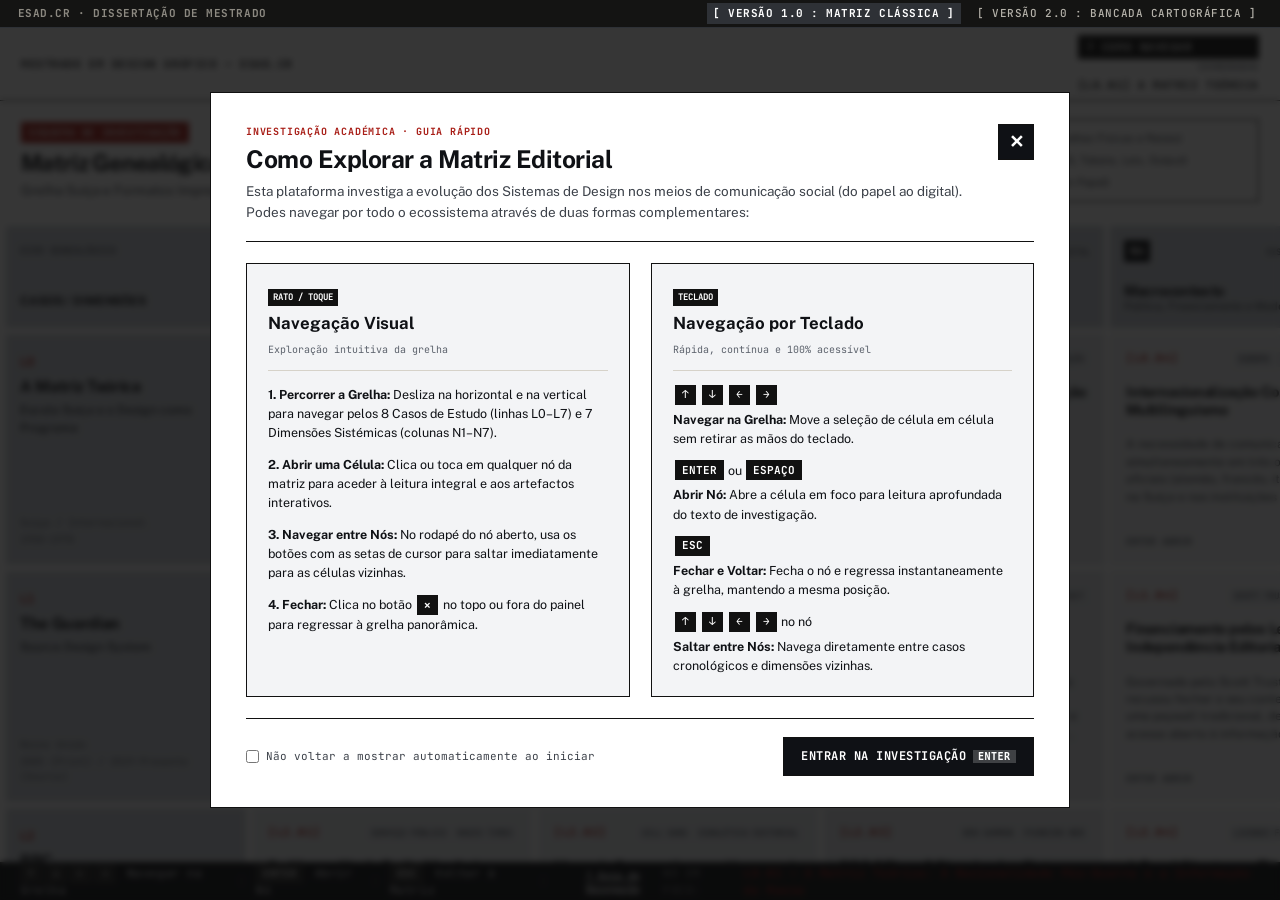
==== v1/index.html @ b0df6139 "v1 e v2, mais conteudo" ====
<!DOCTYPE html>
<html lang="pt-PT">
<head>
  <meta charset="UTF-8" />
  <meta name="viewport" content="width=device-width, initial-scale=1.0" />
  <title>Matriz Genealógica de Design Systems Editoriais</title>
  
  <!-- Tipografia Editorial: Source Serif 4, Newsreader, Public Sans, Inter & JetBrains Mono -->
  <link rel="preconnect" href="https://fonts.googleapis.com">
  <link rel="preconnect" href="https://fonts.gstatic.com" crossorigin>
  <link href="https://fonts.googleapis.com/css2?family=Inter:ital,opsz,wght@0,14..32,400..700;1,14..32,400..700&family=JetBrains+Mono:wght@400;500;700&family=Newsreader:ital,opsz,wght@0,6..72,400..700;1,6..72,400..700&family=Public+Sans:ital,wght@0,400..700;1,400..700&family=Source+Serif+4:ital,opsz,wght@0,8..60,400..700;1,8..60,400..700&display=swap" rel="stylesheet">
  
  <link rel="stylesheet" href="style.css" />
</head>
<body class="canvas-base">

  <!-- Comutador Global de Versão (Version Switcher) -->
  <nav class="version-switcher-bar" aria-label="Comutador Global de Versão">
    <div class="version-switcher-brand">ESAD.CR · DISSERTAÇÃO DE MESTRADO</div>
    <div class="version-switcher-nav">
      <a href="/v1/" class="version-btn is-active" aria-current="page">[ VERSÃO 1.0 : MATRIZ CLÁSSICA ]</a>
      <a href="/v2/" class="version-btn">[ VERSÃO 2.0 : BANCADA CARTOGRÁFICA ]</a>
    </div>
  </nav>

  <!-- Acessibilidade: Skip Link -->
  <a href="#main-matrix" class="skip-link">Saltar para a Matriz de Conteúdo</a>

  <!-- Cabeçalho Técnico Editorial Suíço -->
  <header class="swiss-header" role="banner">
    <div class="header-top-meta">
      <div class="meta-block">
        <span class="meta-val">MESTRADO EM DESIGN GRÁFICO — ESAD.CR</span>
      </div>
      <div class="meta-block text-right">
        <button id="btnOpenGuide" class="swiss-btn-help" aria-haspopup="dialog" aria-label="Abrir Guia de Utilização (Rato e Teclado)">? COMO NAVEGAR</button>
        <span class="meta-label">COORDENADAS</span>
        <span class="meta-val" id="active-coord-display">8 × 7 MATRIZ [L0–L7 : N1–N7]</span>
      </div>
    </div>

    <div class="header-main-title">
      <div class="title-col">
        <div class="badge-swiss">ESQUEMA DE INVESTIGAÇÃO</div>
        <h1 class="main-title">Matriz Genealógica &amp; Comparativa de Design Systems Editoriais</h1>
        <p class="main-subtitle">Grelha Suíça e Formatos Impressos &rarr; Engenharia de Tokens Multi-Marca + Diagnóstico Nacional</p>
      </div>
      <div class="header-legend-col">
        <div class="legend-box">
          <div class="legend-row">
            <span class="legend-swatch swatch-predigital"></span>
            <span class="legend-text"><strong>N1–N2:</strong> Fase Pré-Digital (Print, Grelhas Físicas e Raízes)</span>
          </div>
          <div class="legend-row">
            <span class="legend-swatch swatch-digital"></span>
            <span class="legend-text"><strong>N3–N7:</strong> Sistematização Digital (DS, Tokens, Leis, Output)</span>
          </div>
          <div class="legend-row">
            <span class="legend-swatch swatch-born-digital"></span>
            <span class="legend-text"><strong>L7:</strong> Nativo Digital (Pré-História sem Papel)</span>
          </div>
        </div>
      </div>
    </div>

    <!-- Indicador de Grelha Tátil Mobile -->
    <div class="mobile-grid-hint" aria-hidden="true">
      <span class="hint-icon">↔</span>
      <span class="hint-text">Grelha editorial tátil — desliza para navegar pelos casos e dimensões</span>
    </div>
  </header>

  <!-- PLANO 1: Matriz Panorâmica -->
  <main id="main-matrix" class="matrix-viewport" role="main" aria-label="Matriz Genealógica de Design Systems">
    <div class="matrix-scroll-container" id="matrixScrollContainer">
      <div class="swiss-matrix-table" id="matrixTable" role="grid" aria-readonly="true">
        <!-- Renderizado dinamicamente via JS -->
      </div>

      <!-- Linha Institucional Académica no Fim da Tabela -->
      <aside class="academic-credit-row" role="note" aria-label="Créditos Académicos">
        <div class="academic-credit-text">
          Mauro Negrão Mangas @ ESAD.CR — ULO — Professor Fernando Oliveira
        </div>
      </aside>
    </div>
  </main>

  <!-- PLANO 2: View de Leitura Profunda (Plano de Nó) -->
  <div id="nodeDetailView" class="node-detail-overlay" role="dialog" aria-modal="true" aria-hidden="true" aria-labelledby="detailNodeTitle">
    <div class="node-detail-panel">
      
      <!-- Barra Técnica Superior -->
      <div class="detail-top-bar">
        <div class="detail-breadcrumbs">
          <div class="breadcrumb-line-1">
            <span class="detail-coord-badge" id="detailCoordBadge">[L0.N1]</span>
            <span class="detail-separator">/</span>
            <span class="detail-entity-name" id="detailEntityName">A Matriz Teórica</span>
            <span class="detail-vs-token">vs</span>
            <span class="detail-col-name" id="detailColName">Raiz Impressa</span>
          </div>
          <div class="breadcrumb-line-2" id="detailBreadcrumbSub">
            Suiça / Internacional, (1950-1970) / Fase Pré-Digital
          </div>
        </div>
        
        <div class="detail-actions">
          <span class="detail-hint-esc">ESC PARA FECHAR</span>
          <button id="closeDetailBtn" class="swiss-btn-close" aria-label="Fechar Detalhe do Nó (Escape)">
            <span aria-hidden="true">✕</span>
          </button>
        </div>
      </div>

      <!-- Corpo do Detalhe -->
      <div class="detail-scroll-area" tabindex="0">
        
        <!-- Cabeçalho do Nó -->
        <header class="detail-content-header">
          <div class="detail-tags-row" id="detailTagsRow">
            <!-- Tags aqui -->
          </div>
          <h2 id="detailNodeTitle" class="detail-title">Título do Nó</h2>
          <div class="detail-system-subtitle" id="detailSystemSubtitle">
            Sistema / Caso de Estudo: Nome do Sistema
          </div>
        </header>

        <!-- Layout em Duas Colunas: Texto Editorial + (se N7) Componente-Testemunha -->
        <div class="detail-body-grid" id="detailBodyGrid">
          <section class="detail-text-col" id="detailTextCol" aria-label="Texto de Investigação">
            <h3 class="technical-label">O QUÊ</h3>
            <div class="editorial-prose" id="detailProseContent">
              <!-- Conteúdo textual completo -->
            </div>
            
            <!-- Conexões Genealógicas se existirem para este nó -->
            <div id="detailCrossReferences" class="detail-cross-references">
              <!-- Relações genealógicas -->
            </div>
          </section>

          <!-- Coluna Lateral: Metadados Técnicos ou Componente-Testemunha (quando N7) -->
          <aside class="detail-witness-col" id="detailWitnessCol" aria-label="Artefacto ou Especificação Técnica">
            <!-- Renderizado dinamicamente para N7 ou Painel de Metadados nos Nós 1-6 -->
          </aside>
        </div>

      </div>

      <!-- Barra de Navegação Entre Nós Adjacentes (Esquema Teclas Cursor do Teclado) -->
      <nav class="detail-nav-footer" aria-label="Navegação entre nós adjacentes">
        <div class="cursor-schema-header">
          <span class="cursor-schema-title">NAVEGAÇÃO ADJACENTE (CURSOR OU TECLADO)</span>
          <span class="cursor-schema-hint">Usa as setas do cursor no teclado ou clica nos botões abaixo para avançar para a célula vizinha:</span>
        </div>

        <!-- Esquema Inverted-T do Teclado -->
        <div class="cursor-keyboard-cluster" role="group" aria-label="Esquema Teclas Cursor">
          <!-- Linha Superior: Tecla Cima (Caso Anterior) -->
          <div class="cluster-row cluster-row-top">
            <button id="btnUpNode" class="key-arrow-btn key-up" aria-label="Caso Anterior (Seta Cima)">
              <kbd class="key-cap">↑</kbd>
              <div class="key-label-block">
                <span class="key-dir-tag">CASO ANTERIOR (CIMA)</span>
                <span class="key-dest-text" id="upNodeName">L0 · A Matriz Teórica</span>
              </div>
            </button>
          </div>

          <!-- Linha Inferior: Teclas Esquerda, Baixo, Direita -->
          <div class="cluster-row cluster-row-bottom">
            <button id="btnPrevNode" class="key-arrow-btn key-left" aria-label="Fase Anterior (Seta Esquerda)">
              <kbd class="key-cap">←</kbd>
              <div class="key-label-block">
                <span class="key-dir-tag">FASE ANTERIOR (ESQ)</span>
                <span class="key-dest-text" id="prevNodeName">N1 · Raiz Impressa</span>
              </div>
            </button>

            <button id="btnDownNode" class="key-arrow-btn key-down" aria-label="Caso Seguinte (Seta Baixo)">
              <kbd class="key-cap">↓</kbd>
              <div class="key-label-block">
                <span class="key-dir-tag">CASO SEGUINTE (BAIXO)</span>
                <span class="key-dest-text" id="downNodeName">L2 · BBC GEL</span>
              </div>
            </button>

            <button id="btnNextNode" class="key-arrow-btn key-right" aria-label="Fase Seguinte (Seta Direita)">
              <kbd class="key-cap">→</kbd>
              <div class="key-label-block">
                <span class="key-dir-tag">FASE SEGUINTE (DIR)</span>
                <span class="key-dest-text" id="nextNodeName">N3 · Sistemas Vivos</span>
              </div>
            </button>
          </div>
        </div>
      </nav>

    </div>
  </div>

  <!-- Barra de Estado Fixa no Rodapé (Atalhos e Status da Matriz em Desktop) -->
  <footer class="swiss-status-bar" role="contentinfo">
    <div class="status-shortcuts">
      <span class="shortcut-item"><kbd>↑</kbd><kbd>↓</kbd><kbd>←</kbd><kbd>→</kbd> Navegar na Grelha</span>
      <span class="shortcut-divider">|</span>
      <span class="shortcut-item"><kbd>ENTER</kbd> Abrir Nó</span>
      <span class="shortcut-divider">|</span>
      <span class="shortcut-item"><kbd>ESC</kbd> Voltar à Matriz</span>
      <span class="shortcut-divider">|</span>
      <button id="btnStatusBarGuide" class="status-guide-link">? Guia de Navegação</button>
    </div>
    <div class="status-focus-info">
      <span class="focus-label">NÓ EM FOCO:</span>
      <span class="focus-val" id="statusBarFocusCoord">L0.N1 — A Matriz Teórica</span>
    </div>
  </footer>

  <!-- Modal de Boas-Vindas & Instruções de Utilização (Rato e Teclado) -->
  <div id="welcomeModal" class="guide-modal-overlay" role="dialog" aria-modal="true" aria-labelledby="guideModalTitle" aria-hidden="true">
    <div class="guide-modal-panel">
      
      <header class="guide-modal-header">
        <div class="guide-badge">INVESTIGAÇÃO ACADÉMICA · GUIA RÁPIDO</div>
        <h2 id="guideModalTitle" class="guide-title">Como Explorar a Matriz Editorial</h2>
        <p class="guide-intro">
          Esta plataforma investiga a evolução dos Sistemas de Design nos meios de comunicação social (do papel ao digital). Podes navegar por todo o ecossistema através de duas formas complementares:
        </p>
        <button id="btnCloseGuideModal" class="swiss-btn-close" aria-label="Fechar Guia (Escape)">✕</button>
      </header>

      <div class="guide-methods-grid">
        
        <!-- Método 1: Rato / Toque -->
        <div class="guide-method-card">
          <div class="method-header">
            <span class="method-icon-badge">RATO / TOQUE</span>
            <h3 class="method-title">Navegação Visual</h3>
            <span class="method-subtitle">Exploração intuitiva da grelha</span>
          </div>
          <ul class="method-steps">
            <li>
              <strong>1. Percorrer a Grelha:</strong> Desliza na horizontal e na vertical para navegar pelos 8 Casos de Estudo (linhas L0–L7) e 7 Dimensões Sistémicas (colunas N1–N7).
            </li>
            <li>
              <strong>2. Abrir uma Célula:</strong> Clica ou toca em qualquer nó da matriz para aceder à leitura integral e aos artefactos interativos.
            </li>
            <li>
              <strong>3. Navegar entre Nós:</strong> No rodapé do nó aberto, usa os botões com as setas de cursor para saltar imediatamente para as células vizinhas.
            </li>
            <li>
              <strong>4. Fechar:</strong> Clica no botão <kbd>✕</kbd> no topo ou fora do painel para regressar à grelha panorâmica.
            </li>
          </ul>
        </div>

        <!-- Método 2: Teclado -->
        <div class="guide-method-card">
          <div class="method-header">
            <span class="method-icon-badge">TECLADO</span>
            <h3 class="method-title">Navegação por Teclado</h3>
            <span class="method-subtitle">Rápida, contínua e 100% acessível</span>
          </div>
          <ul class="method-steps">
            <li>
              <div class="step-keycap-group"><kbd>↑</kbd> <kbd>↓</kbd> <kbd>←</kbd> <kbd>→</kbd></div>
              <div><strong>Navegar na Grelha:</strong> Move a seleção de célula em célula sem retirar as mãos do teclado.</div>
            </li>
            <li>
              <div class="step-keycap-group"><kbd>ENTER</kbd> ou <kbd>ESPAÇO</kbd></div>
              <div><strong>Abrir Nó:</strong> Abre a célula em foco para leitura aprofundada do texto de investigação.</div>
            </li>
            <li>
              <div class="step-keycap-group"><kbd>ESC</kbd></div>
              <div><strong>Fechar e Voltar:</strong> Fecha o nó e regressa instantaneamente à grelha, mantendo a mesma posição.</div>
            </li>
            <li>
              <div class="step-keycap-group"><kbd>↑</kbd> <kbd>↓</kbd> <kbd>←</kbd> <kbd>→</kbd> no nó</div>
              <div><strong>Saltar entre Nós:</strong> Navega diretamente entre casos cronológicos e dimensões vizinhas.</div>
            </li>
          </ul>
        </div>

      </div>

      <footer class="guide-modal-footer">
        <label class="guide-checkbox-wrap">
          <input type="checkbox" id="chkDoNotShowGuideAgain" />
          <span>Não voltar a mostrar automaticamente ao iniciar</span>
        </label>
        <button id="btnStartExploring" class="guide-btn-action">
          ENTRAR NA INVESTIGAÇÃO <kbd class="kbd-inline">ENTER</kbd>
        </button>
      </footer>

    </div>
  </div>

  <script src="../shared/data.js"></script>
  <script src="main.js"></script>
</body>
</html>
---- v1/style.css ----
/* ==========================================================================
   ESTILO TIPOGRÁFICO INTERNACIONAL (GRELHA SUÍÇA AUTÊNTICA)
   Design Systems Editoriais — Investigação Académica
   Base Branco Puro, Grelha com Espaço Negativo (Gutter) e Separações Hairline
   WCAG 2.2 AA / AAA Compliant
   ========================================================================== */

:root {
  /* ==========================================================================
     CINZA FRIO NEUTRO (SUÍÇO MODERNO & ARQUITETÓNICO)
     Elimina a saturação artificial quente do "AI slop"
     WCAG 2.2 AA / AAA Compliant
     ========================================================================== */
  --canvas-bg: #FFFFFF;                /* Gutter branco puro da grelha */
  --grid-gap-bg: #FFFFFF;              /* Gutter branco entre células */

  --surface-cell: #F3F4F6;             /* Cinza frio neutro para células digitais */
  --surface-predigital: #E9ECEF;       /* Cinza frio ligeiramente mais denso para pré-digital */
  --surface-header: #CED3DA;           /* Cabeçalhos fixos da coluna da esquerda e linha do topo (10% mais escuro) */
  --surface-header-predigital: #C4CAD3; /* Pré-digital no cabeçalho 10% mais escuro */
  --surface-hover: #E4E7EB;            /* Hover sutil frio */
  --surface-selected: #FFFFFF;         /* Célula selecionada destacada a branco puro */
  --surface-active: #FFFFFF;           /* Painel de leitura profunda */
  --surface-paper-elevated: #E5E8EC;   /* Caixas elevadas e explicadores */
  
  --ink-primary: #0F1115;              /* Preto técnico profundo (rácio 16.2:1 AAA sobre #F3F4F6) */
  --ink-secondary: #3D424A;            /* Texto secundário frio (rácio 7.8:1 AAA) */
  --ink-muted: #5C626C;                /* Metadados e números tabulares (rácio 5.2:1 AA) */
  --ink-inverted: #F8F9FA;             /* Branco técnico para fundos escuros */
  
  --border-hairline: transparent;      /* Sem linhas entre células: o gutter branco separa */
  --border-hairline-dark: #2B2F36;
  --border-solid: #0F1115;             /* Linhas principais estruturais */

  /* Pilares Editoriais */
  --editorial-news: #A81E17;           /* Carmim seco */
  --editorial-opinion: #8F4700;        /* Âmbar escuro */
  --editorial-economy: #0F4C5C;        /* Azul petróleo */
  --editorial-culture: #5E2B52;        /* Beringela editorial */

  /* Acento Técnico Suíço */
  --swiss-red: #A81E17;

  /* ==========================================================================
     DIREÇÃO TIPOGRÁFICA C (O NOVO RIGOR EUROPEU)
     ========================================================================== */
  --font-serif-headline: 'GT Sectra', 'Source Serif 4', 'Newsreader', 'Times New Roman', serif;
  --font-sans-ui: 'Söhne', 'Public Sans', 'Inter', -apple-system, sans-serif;
  --font-mono-tech: 'JetBrains Mono', 'Courier New', monospace;

  /* Aliases de Tipografia */
  --font-display: var(--font-sans-ui);
  --font-body: var(--font-sans-ui);
  --font-serif: var(--font-serif-headline);
  --font-mono: var(--font-mono-tech);

  /* Transição mecânica sóbria */
  --transition-swiss: 180ms cubic-bezier(0.22, 1, 0.36, 1);
  --reading-scale: 1;
}

/* Modo Grafite Noturno (Dark Mode Frio) */
body.theme-dark {
  --canvas-bg: #0B0D0E;
  --grid-gap-bg: #0B0D0E;
  --surface-cell: #13161A;
  --surface-header: #191D22;
  --surface-predigital: #16191D;
  --surface-paper-elevated: #1F242A;
  --surface-hover: #232830;
  --surface-selected: #1F242A;
  --surface-active: #13161A;
  
  --ink-primary: #F0F2F5;
  --ink-secondary: #B0B5BD;
  --ink-muted: #808792;
  
  --border-hairline: transparent;
  --border-solid: #F0F2F5;
}

/* ==========================================================================
   RESET RIGOROSO & BASE
   ========================================================================== */
*, *::before, *::after {
  box-sizing: border-box;
  margin: 0;
  padding: 0;
  border-radius: 0 !important; /* Sem cantos arredondados */
  box-shadow: none !important; /* Sem sombras artificiais */
}

html, body {
  width: 100%;
  height: 100%;
  background-color: var(--canvas-bg);
  color: var(--ink-primary);
  font-family: var(--font-body);
  font-size: calc(14px * var(--reading-scale));
  line-height: 1.5;
  -webkit-font-smoothing: antialiased;
  -moz-osx-font-smoothing: grayscale;
}

/* ==========================================================================
   COMUTADOR GLOBAL DE VERSÃO (28px TECHNICAL TOP BAR)
   ========================================================================== */
.version-switcher-bar {
  height: 28px;
  background-color: #141413;
  color: #F7F5F0;
  display: flex;
  justify-content: space-between;
  align-items: center;
  padding: 0 1.25rem;
  border-bottom: 1px solid #2E3136;
  font-family: var(--font-mono);
  font-size: 11px;
  position: sticky;
  top: 0;
  z-index: 10000;
  letter-spacing: 0.05em;
}

.version-switcher-brand {
  font-weight: 700;
  color: #8C8981;
  text-transform: uppercase;
}

.version-switcher-nav {
  display: flex;
  gap: 0.75rem;
}

.version-btn {
  color: #B5B2AA;
  text-decoration: none;
  font-weight: 500;
  padding: 2px 6px;
  transition: all var(--transition-swiss);
}

.version-btn:hover {
  color: #FFFFFF;
}

.version-btn.is-active {
  color: #FFFFFF;
  background-color: #2E3136;
  font-weight: 700;
}

/* Regra Estrita de Números Tabulares (Sem saltos visuais em datas e tabelas) */
time,
.node-meta-time,
.obs-meta-time,
.guardian-meta,
.detail-coord-badge,
.node-cell-coord,
.scale-val,
.row-meta-bottom,
.academic-credit-text,
.type-scale-badge,
.ft-contrast-badge,
.header-top-meta,
.status-shortcuts,
.swiss-status-bar {
  font-variant-numeric: tabular-nums lining-nums;
  -moz-font-feature-settings: "tnum" 1, "lnum" 1;
  -webkit-font-feature-settings: "tnum" 1, "lnum" 1;
  font-feature-settings: "tnum" 1, "lnum" 1;
}

body.canvas-base {
  display: flex;
  flex-direction: column;
  overflow: hidden; /* Scroll gerido dentro das views */
}

/* Acessibilidade: Skip Link */
.skip-link {
  position: absolute;
  top: -100px;
  left: 1rem;
  background: var(--swiss-red);
  color: #fff;
  padding: 0.75rem 1.5rem;
  font-family: var(--font-mono);
  font-size: 12px;
  font-weight: 700;
  z-index: 99999;
  text-decoration: none;
  border: 1px solid #000;
}
.skip-link:focus {
  top: 1rem;
}

/* ==========================================================================
   CABEÇALHO TÉCNICO EDITORIAL SUÍÇO
   ========================================================================== */
.swiss-header {
  flex-shrink: 0;
  background-color: var(--canvas-bg);
  border-bottom: 2px solid var(--grid-border-color);
  z-index: 100;
}

.header-top-meta {
  display: flex;
  justify-content: space-between;
  align-items: center;
  border-bottom: 1px solid #111111;
  padding: 0.5rem 1.5rem;
  font-family: var(--font-mono);
  font-size: 11px;
  letter-spacing: 0.05em;
  background-color: #FFFFFF;
}

.meta-block {
  display: flex;
  flex-direction: column;
  gap: 2px;
}

.meta-label {
  color: var(--ink-muted);
  font-weight: 500;
  font-size: 9px;
  text-transform: uppercase;
}

.meta-val {
  color: var(--ink-primary);
  font-weight: 700;
  letter-spacing: 0.05em;
}

.text-right {
  text-align: right;
}

.header-main-title {
  display: grid;
  grid-template-columns: 2fr 1fr;
  padding: 1.25rem 1.5rem;
  align-items: center;
  gap: 2rem;
  background-color: #FFFFFF;
}

.badge-swiss {
  display: inline-block;
  background-color: var(--swiss-red);
  color: #FFFFFF;
  font-family: var(--font-mono);
  font-size: 10px;
  font-weight: 700;
  padding: 3px 8px;
  letter-spacing: 0.06em;
  text-transform: uppercase;
  margin-bottom: 0.5rem;
}

.main-title {
  font-family: var(--font-display);
  font-size: 1.65rem;
  font-weight: 700;
  letter-spacing: -0.03em;
  line-height: 1.15;
  color: var(--ink-primary);
  margin-bottom: 0.35rem;
}

.main-subtitle {
  font-size: 0.95rem;
  color: var(--ink-secondary);
  line-height: 1.4;
  max-width: 900px;
}

.legend-box {
  background-color: #FFFFFF;
  border: 1px solid #111111;
  padding: 0.75rem 1rem;
  display: flex;
  flex-direction: column;
  gap: 0.4rem;
  font-size: 11px;
}

.legend-row {
  display: flex;
  align-items: center;
  gap: 0.6rem;
}

.legend-swatch {
  width: 14px;
  height: 14px;
  border: 1px solid #111;
  flex-shrink: 0;
}

.swatch-predigital {
  background-color: var(--surface-predigital);
}

.swatch-digital {
  background-color: var(--surface-cell);
}

.swatch-born-digital {
  background: repeating-linear-gradient(
    45deg,
    #F3F4F6,
    #F3F4F6 4px,
    #E2E5EA 4px,
    #E2E5EA 8px
  );
}

.legend-text {
  color: var(--ink-secondary);
}

/* ==========================================================================
   PLANO 1: A MATRIZ PANORÂMICA (GRELHA SUÍÇA POR ESPAÇO NEGATIVO)
   ========================================================================== */
.matrix-viewport {
  flex: 1;
  position: relative;
  overflow: hidden;
  display: flex;
  flex-direction: column;
}

.matrix-scroll-container {
  flex: 1;
  overflow: auto;
  position: relative;
  scroll-behavior: smooth;
  background-color: var(--canvas-bg);
}

/* A tabela é montada sobre o fundo cinzento do gap (--grid-gap-bg = #EAEAE6),
   criando as divisórias unicamente pelo gutter e espaço negativo */
/* Grelha Suíça com Gutter Branco Puro (Espaço Negativo Arquitetónico) */
.swiss-matrix-table {
  display: grid;
  grid-template-columns: 240px repeat(7, minmax(280px, 1fr));
  gap: 6px; /* Gutter branco generoso e limpo que separa as células sem linhas artificiais */
  background-color: var(--grid-gap-bg);
  min-width: 2200px;
  padding: 6px;
  border-bottom: 2px solid var(--border-solid);
}

/* Canto Superior Esquerdo */
.matrix-corner-cell {
  background-color: var(--surface-header);
  position: sticky;
  top: 6px;
  left: 6px;
  z-index: 60;
  padding: 1.25rem 1rem;
  display: flex;
  flex-direction: column;
  justify-content: space-between;
}

.corner-label {
  font-family: var(--font-mono);
  font-size: 10px;
  color: var(--ink-muted);
  text-transform: uppercase;
  font-weight: 700;
}

.corner-caption {
  font-size: 12px;
  font-weight: 700;
  letter-spacing: -0.01em;
}

/* Cabeçalhos de Coluna (Fixos no Topo com gutter branco) */
.matrix-col-header {
  position: sticky;
  top: 6px;
  z-index: 50;
  padding: 1rem;
  display: flex;
  flex-direction: column;
  justify-content: space-between;
  gap: 0.4rem;
  background-color: var(--surface-header);
}

.matrix-col-header.col-predigital {
  background-color: var(--surface-header-predigital);
}

.matrix-col-header.col-digital {
  background-color: var(--surface-header);
}

.col-header-top {
  display: flex;
  justify-content: space-between;
  align-items: baseline;
}

.col-id-badge {
  font-family: var(--font-mono);
  font-size: 12px;
  font-weight: 700;
  background-color: var(--ink-primary);
  color: #FFF;
  padding: 2px 6px;
}

.col-phase-badge {
  font-family: var(--font-mono);
  font-size: 9px;
  font-weight: 700;
  text-transform: uppercase;
  color: var(--ink-muted);
}

.col-name {
  font-family: var(--font-display);
  font-size: 1.05rem;
  font-weight: 700;
  letter-spacing: -0.02em;
  line-height: 1.2;
}

.col-sub {
  font-size: 11px;
  color: var(--ink-secondary);
  line-height: 1.3;
}

/* Cabeçalhos de Linha (Fixos à Esquerda com gutter branco) */
.matrix-row-header {
  position: sticky;
  left: 6px;
  z-index: 40;
  background-color: var(--surface-header);
  padding: 1.25rem 1rem;
  display: flex;
  flex-direction: column;
  justify-content: space-between;
}

.row-id-badge {
  font-family: var(--font-mono);
  font-size: 12px;
  font-weight: 700;
  color: var(--editorial-news);
}

.row-entity-title {
  font-family: var(--font-display);
  font-size: 1.15rem;
  font-weight: 700;
  letter-spacing: -0.02em;
  line-height: 1.2;
  margin: 0.35rem 0;
}

.row-system-name {
  font-size: 12px;
  font-weight: 600;
  color: var(--ink-secondary);
}

.row-meta-bottom {
  margin-top: 1rem;
  font-family: var(--font-mono);
  font-size: 10px;
  color: var(--ink-muted);
  display: flex;
  flex-direction: column;
  gap: 2px;
}

/* ==========================================================================
   CÉLULA DA MATRIZ (NÓ NO PLANO 1 - SEM LINHAS DE CONTORNO)
   ========================================================================== */
.matrix-node-cell {
  padding: 1.15rem;
  min-height: 220px;
  display: flex;
  flex-direction: column;
  justify-content: space-between;
  cursor: pointer;
  outline: none;
  position: relative;
  border: none !important; /* Sem linhas de contorno */
  transition: background-color var(--transition-swiss);
}

/* Diferenciação em Cinza Frio entre Fase Pré-Digital e Digital */
.matrix-node-cell.cell-predigital {
  background-color: var(--surface-predigital); /* Cinza frio pré-digital */
}

.matrix-node-cell.cell-digital {
  background-color: var(--surface-cell); /* Cinza frio neutro */
}

/* Textura diagonal para pré-história / silos analógicos multi-marca (L5 N1 e N2) */
.matrix-node-cell.cell-hatched {
  background: repeating-linear-gradient(
    45deg,
    #E9ECEF,
    #E9ECEF 5px,
    #DEE2E6 5px,
    #DEE2E6 10px
  );
}

/* Linhas diagonais suíças a 45º para Nativo Digital sem papel (L7 N1 e N2) */
.matrix-node-cell.cell-born-digital {
  background: repeating-linear-gradient(
    45deg,
    #F3F4F6,
    #F3F4F6 5px,
    #E2E5EA 5px,
    #E2E5EA 10px
  );
}

.born-digital-badge {
  font-family: var(--font-mono);
  font-size: 8.5px;
  font-weight: 700;
  letter-spacing: 0.05em;
  background-color: #111111;
  color: #FFFFFF;
  padding: 2px 5px;
  display: inline-block;
  margin-bottom: 0.5rem;
  text-transform: uppercase;
}

/* Hover na célula */
.matrix-node-cell:hover {
  background-color: var(--surface-hover);
}

/* Célula selecionada (por teclado ou clique) */
.matrix-node-cell.is-selected {
  background-color: #FFFFFF;
  box-shadow: inset 0 0 0 2px var(--swiss-red) !important;
  z-index: 10;
}

/* Barra vermelha superior de ativação suíça */
.matrix-node-cell.is-selected::before {
  content: '';
  position: absolute;
  top: 0;
  left: 0;
  right: 0;
  height: 4px;
  background-color: var(--swiss-red);
}

/* Foco de acessibilidade WCAG 2.2 */
.matrix-node-cell:focus-visible {
  outline: 3px solid var(--swiss-red);
  outline-offset: -3px;
  z-index: 20;
}

.node-cell-top {
  display: flex;
  justify-content: space-between;
  align-items: baseline;
  margin-bottom: 0.65rem;
}

.node-cell-coord {
  font-family: var(--font-mono);
  font-size: 11px;
  font-weight: 700;
  color: var(--swiss-red);
  letter-spacing: 0.05em;
}

.node-cell-tags {
  display: flex;
  flex-wrap: wrap;
  gap: 3px;
  justify-content: flex-end;
}

.node-mini-tag {
  font-family: var(--font-mono);
  font-size: 9px;
  background-color: #E2E5EA;
  color: var(--ink-secondary);
  padding: 1px 4px;
  text-transform: uppercase;
}

.node-cell-title {
  font-family: var(--font-display);
  font-size: 1.05rem;
  font-weight: 700;
  line-height: 1.25;
  letter-spacing: -0.015em;
  color: var(--ink-primary);
  margin-bottom: 0.75rem;
}

.node-cell-excerpt {
  font-size: 12px;
  line-height: 1.45;
  color: var(--ink-secondary);
  display: -webkit-box;
  -webkit-line-clamp: 4;
  -webkit-box-orient: vertical;
  overflow: hidden;
}

.node-cell-bottom {
  margin-top: 1rem;
  padding-top: 0.5rem;
  border-top: none; /* Sem linhas de corte */
  display: flex;
  justify-content: space-between;
  align-items: center;
}

.node-action-hint {
  font-family: var(--font-mono);
  font-size: 10px;
  font-weight: 700;
  color: var(--ink-muted);
  text-transform: uppercase;
  display: flex;
  align-items: center;
  gap: 4px;
}

.node-witness-indicator {
  font-family: var(--font-mono);
  font-size: 9px;
  font-weight: 700;
  background-color: var(--ink-primary);
  color: #FFF;
  padding: 2px 5px;
  text-transform: uppercase;
}

/* ==========================================================================
   LINHA DE CRÉDITO ACADÉMICO NO FIM DA TABELA
   ========================================================================== */
.academic-credit-row {
  min-width: 2200px;
  background-color: var(--surface-header);
  border-bottom: 1px solid #111111;
  padding: 0.85rem 1.5rem;
  box-sizing: border-box;
}

.academic-credit-text {
  font-family: var(--font-mono);
  font-size: 11px;
  font-weight: 700;
  letter-spacing: 0.06em;
  color: var(--ink-primary);
  text-transform: uppercase;
}

/* ==========================================================================
   PLANO 2: VIEW DE NÓ (PLANO DE LEITURA PROFUNDA - SEM BORDAS EXTERNAS)
   ========================================================================== */
.node-detail-overlay {
  position: fixed;
  inset: 0;
  background-color: rgba(10, 10, 10, 0.75);
  backdrop-filter: blur(2px);
  z-index: 1000;
  display: flex;
  justify-content: center;
  align-items: center;
  padding: 2rem;
  opacity: 0;
  visibility: hidden;
  transition: opacity var(--transition-swiss), visibility var(--transition-swiss);
}

.node-detail-overlay.is-active {
  opacity: 1;
  visibility: visible;
}

/* O painel tem a cor de fundo do nó (célula selecionada) e borda zero no contorno exterior geral */
.node-detail-panel {
  background-color: var(--active-node-bg, var(--surface-cell));
  border: none !important; /* Sem contorno externo */
  width: 100%;
  max-width: 1300px;
  height: 90vh;
  max-height: 900px;
  display: flex;
  flex-direction: column;
  position: relative;
  transform: scale(0.98);
  transition: transform var(--transition-swiss);
  overflow: hidden;
}

/* Modificadores de cor de fundo do nó para corresponder exatamente à célula clicada */
.node-detail-panel.panel-opinion,
.node-detail-panel.panel-opinion .detail-top-bar,
.node-detail-panel.panel-opinion .detail-scroll-area,
.node-detail-panel.panel-opinion .detail-nav-footer {
  background-color: var(--surface-paper-elevated) !important;
}

.node-detail-panel.panel-predigital,
.node-detail-panel.panel-predigital .detail-top-bar,
.node-detail-panel.panel-predigital .detail-scroll-area,
.node-detail-panel.panel-predigital .detail-nav-footer {
  background-color: var(--surface-predigital) !important;
}

.node-detail-panel.panel-digital,
.node-detail-panel.panel-digital .detail-top-bar,
.node-detail-panel.panel-digital .detail-scroll-area,
.node-detail-panel.panel-digital .detail-nav-footer {
  background-color: var(--surface-cell) !important;
}

.node-detail-overlay.is-active .node-detail-panel {
  transform: scale(1);
}

/* Top Bar Técnica (Apenas linha separadora inferior mantida) */
.detail-top-bar {
  flex-shrink: 0;
  background-color: var(--active-node-bg, var(--surface-cell));
  border-bottom: 1px solid #111111;
  padding: 0.85rem 2rem;
  display: flex;
  justify-content: space-between;
  align-items: center;
}

.detail-breadcrumbs {
  display: flex;
  flex-direction: column;
  gap: 3px;
}

.breadcrumb-line-1 {
  display: flex;
  align-items: center;
  gap: 0.5rem;
  font-family: var(--font-mono);
  font-size: 13px;
  font-weight: 700;
}

.detail-coord-badge {
  background-color: var(--swiss-red);
  color: #FFF;
  padding: 2px 6px;
  font-size: 12px;
}

.detail-separator {
  color: var(--ink-muted);
}

.detail-entity-name {
  color: var(--ink-primary);
  font-family: var(--font-display);
  font-size: 14px;
}

.detail-vs-token {
  font-family: var(--font-mono);
  font-size: 11px;
  color: var(--swiss-red);
  font-weight: 700;
  text-transform: lowercase;
  padding: 0 2px;
}

.detail-col-name {
  color: var(--ink-primary);
  font-family: var(--font-display);
  font-size: 14px;
}

.breadcrumb-line-2 {
  font-family: var(--font-mono);
  font-size: 11px;
  color: var(--ink-secondary);
  font-weight: 500;
}

.detail-actions {
  display: flex;
  align-items: center;
  gap: 1rem;
}

.detail-hint-esc {
  font-family: var(--font-mono);
  font-size: 11px;
  color: var(--ink-muted);
  font-weight: 700;
}

.swiss-btn-close {
  background-color: var(--ink-primary);
  color: #FFF;
  border: 1px solid #111111;
  width: 36px;
  height: 36px;
  font-size: 18px;
  font-weight: 700;
  display: flex;
  align-items: center;
  justify-content: center;
  cursor: pointer;
  transition: background-color var(--transition-swiss);
}

.swiss-btn-close:hover,
.swiss-btn-close:focus-visible {
  background-color: var(--swiss-red);
  outline: 2px solid #000;
}

/* Scroll Area do Detalhe */
.detail-scroll-area {
  flex: 1;
  overflow-y: auto;
  padding: 2.5rem 3rem;
  outline: none;
  background-color: var(--active-node-bg, var(--surface-cell));
}

.detail-content-header {
  border-bottom: none; /* Linha divisória interna removida */
  padding-bottom: 1rem;
  margin-bottom: 2rem;
}

.detail-tags-row {
  display: flex;
  flex-wrap: wrap;
  gap: 0.5rem;
  margin-bottom: 1rem;
}

.detail-tag {
  font-family: var(--font-mono);
  font-size: 11px;
  background-color: rgba(0, 0, 0, 0.06);
  color: var(--ink-primary);
  padding: 3px 8px;
  font-weight: 500;
  border: none;
}

.detail-title {
  font-family: var(--font-serif-headline);
  font-size: 2.35rem;
  font-weight: 600;
  line-height: 1.15;
  letter-spacing: -0.02em;
  color: var(--ink-primary);
  margin-bottom: 0.5rem;
}

.detail-system-subtitle {
  font-family: var(--font-sans-ui);
  font-size: 1.1rem;
  color: var(--ink-secondary);
  font-weight: 500;
}

/* Layout em Duas Colunas com linha divisória vertical */
.detail-body-grid {
  display: grid;
  grid-template-columns: 1.25fr 1fr;
  gap: 3.5rem;
}

.detail-body-grid.single-column {
  grid-template-columns: 1fr;
  max-width: 850px;
}

.technical-label {
  font-family: var(--font-mono);
  font-size: 11px;
  letter-spacing: 0.08em;
  text-transform: uppercase;
  color: var(--editorial-news);
  font-weight: 700;
  margin-bottom: 1.25rem;
  display: flex;
  align-items: center;
  gap: 8px;
}

/* Linha divisória após rótulo técnico removida */
.technical-label::after {
  display: none;
}

.editorial-prose {
  font-family: var(--font-serif-headline);
  font-size: 1.2rem;
  line-height: 1.75;
  color: var(--ink-primary);
  letter-spacing: -0.005em;
  font-optical-sizing: auto;
}

.editorial-prose p {
  margin-bottom: 1.25rem;
}

/* Cruzamento de Referências Genealógicas (sem linha divisória) */
.detail-cross-references {
  margin-top: 2.5rem;
  padding-top: 1rem;
  border-top: none; /* Linha removida */
}

.cross-ref-card {
  background-color: var(--surface-paper-elevated);
  border: none; /* Borda lateral removida */
  padding: 1.25rem;
  margin-top: 0.85rem;
}

.cross-ref-header {
  font-family: var(--font-mono);
  font-size: 11px;
  font-weight: 700;
  color: var(--swiss-red);
  margin-bottom: 0.35rem;
}

.cross-ref-text {
  font-size: 13px;
  line-height: 1.5;
  color: var(--ink-primary);
}

/* Coluna Lateral de Artefacto (Nó 7) ou Enquadramento (Nós 1-6) */
.detail-witness-col {
  background-color: transparent;
  border: none; /* Linha divisória lateral removida */
  padding-left: 3rem;
  display: flex;
  flex-direction: column;
}

.witness-header {
  display: flex;
  justify-content: space-between;
  align-items: center;
  margin-bottom: 1.25rem;
  border-bottom: none; /* Linha divisória removida */
  padding-bottom: 0.75rem;
}

.witness-title {
  font-family: var(--font-display);
  font-size: 1.15rem;
  font-weight: 700;
  letter-spacing: -0.02em;
}

.witness-badge {
  font-family: var(--font-mono);
  font-size: 10px;
  font-weight: 700;
  background-color: var(--swiss-red);
  color: #FFF;
  padding: 2px 6px;
}

/* Canvas do artefacto - borda mantida conforme diretiva */
.witness-canvas {
  background-color: #FFFFFF;
  border: 1px solid #111111;
  padding: 1.25rem;
  flex: 1;
  display: flex;
  flex-direction: column;
  justify-content: flex-start;
  overflow-y: auto;
  max-height: 580px;
}

.separator-hairline {
  display: none; /* Linhas internas removidas */
}

.witness-controls-bar {
  margin-top: 1.25rem;
  padding-top: 1rem;
  border-top: none; /* Linha divisória removida */
  display: flex;
  flex-wrap: wrap;
  gap: 0.5rem;
  align-items: center;
}

.witness-ctrl-btn {
  background-color: #FFFFFF;
  border: 1px solid #111111;
  padding: 0.5rem 0.75rem;
  font-family: var(--font-mono);
  font-size: 11px;
  font-weight: 600;
  cursor: pointer;
  transition: all var(--transition-swiss);
}

.witness-ctrl-btn:hover {
  background-color: var(--ink-primary);
  color: #FFF;
}

.witness-ctrl-btn.active {
  background-color: var(--swiss-red);
  color: #FFF;
  border-color: var(--swiss-red);
}

.witness-notes {
  margin-top: 1.25rem;
  background-color: var(--surface-paper-elevated);
  padding: 0.85rem 1rem;
  font-family: var(--font-mono);
  font-size: 11px;
  line-height: 1.5;
  color: var(--ink-secondary);
  border: none; /* Borda removida */
}

/* ==========================================================================
   ARTEFACTOS ESPECÍFICOS DE COMPONENTE-TESTEMUNHA (HTML/CSS PURO)
   ========================================================================== */

/* L0.N7: Grelha Suíça Modular */
.swiss-specimen-grid {
  display: grid;
  gap: 8px;
  padding: 1rem;
  background-color: #FAFAFA;
  border: 1px solid #111111;
  min-height: 240px;
}
.swiss-specimen-grid.ratio-3x4 {
  grid-template-columns: repeat(3, 1fr);
  grid-template-rows: repeat(4, 1fr);
}
.swiss-specimen-grid.ratio-4x6 {
  grid-template-columns: repeat(4, 1fr);
  grid-template-rows: repeat(6, 1fr);
}
.swiss-grid-cell {
  background-color: #FFF;
  border: 1px dashed #A0A0A0;
  display: flex;
  align-items: center;
  justify-content: center;
  font-family: var(--font-mono);
  font-size: 10px;
  color: #666;
  min-height: 40px;
}
.swiss-grid-cell.highlight-red {
  background-color: var(--swiss-red);
  color: #FFF;
  font-weight: 700;
  border: none;
}
.swiss-grid-cell.highlight-black {
  background-color: #111;
  color: #FFF;
  font-weight: 700;
  border: none;
}
.swiss-grid-cell.span-2 {
  grid-column: span 2;
}

/* L1.N7: Guardian Source Pillar Card */
.guardian-card-specimen {
  background-color: #FFFFFF;
  border: 1px solid #111111;
  position: relative;
  transition: all 0.2s ease;
}
.guardian-pillar-stripe {
  height: 4px;
  background-color: var(--pillar-news);
  transition: background-color 0.2s ease;
}
.guardian-card-inner {
  padding: 1.25rem;
}
.guardian-kicker {
  font-family: var(--font-display);
  font-size: 12px;
  font-weight: 700;
  color: var(--pillar-news);
  text-transform: uppercase;
  margin-bottom: 0.25rem;
  letter-spacing: 0.02em;
  transition: color 0.2s ease;
}
.guardian-headline {
  font-family: var(--font-serif);
  font-size: 1.4rem;
  font-weight: 700;
  line-height: 1.2;
  color: #121212;
  margin-bottom: 0.75rem;
}
.guardian-trail {
  font-family: var(--font-body);
  font-size: 13px;
  color: #333333;
  line-height: 1.45;
  margin-bottom: 1rem;
}
.guardian-meta {
  font-family: var(--font-mono);
  font-size: 11px;
  color: #707070;
  display: flex;
  justify-content: space-between;
  border-top: 1px solid #ECEAE4;
  padding-top: 0.5rem;
}

/* L2.N7: BBC GEL Anatomy Card */
.bbc-card-specimen {
  background-color: #FFFFFF;
  border: 1px solid #111111;
  padding: 1.5rem;
  position: relative;
}
.bbc-spec-trafalgar {
  font-family: var(--font-display);
  font-size: 1.5rem;
  font-weight: 700;
  line-height: 1.15;
  color: #111;
  margin-bottom: 0.5rem;
  position: relative;
}
.bbc-spec-body {
  font-size: 13px;
  line-height: 1.5;
  color: #3F3F42;
  margin-bottom: 1.25rem;
  position: relative;
}
.bbc-touch-target-box {
  display: inline-flex;
  align-items: center;
  justify-content: center;
  min-width: 44px;
  min-height: 44px;
  padding: 0.5rem 1rem;
  background-color: #FAFAFA;
  border: 1px solid #111111;
  font-family: var(--font-mono);
  font-size: 12px;
  font-weight: 700;
  position: relative;
}
.touch-target-overlay {
  position: absolute;
  inset: 0;
  border: 2px dashed var(--swiss-red);
  background-color: rgba(230, 46, 37, 0.1);
  display: none;
}
.touch-target-overlay.visible {
  display: block;
}
.type-scale-badge {
  position: absolute;
  right: 0;
  top: 0;
  font-family: var(--font-mono);
  font-size: 9px;
  background: #EAEAE6;
  padding: 1px 4px;
  color: #666;
  border: 1px solid #CCC;
}

/* L3.N7: Financial Times Origami Paper Card */
.ft-card-specimen {
  background-color: #FFF1E5; /* FT Official Pink Paper */
  border: 1px solid #111111;
  padding: 1.5rem;
  color: #33302E;
}
.ft-tag {
  font-family: var(--font-mono);
  font-size: 11px;
  font-weight: 700;
  color: #990F3D; /* FT Claret */
  text-transform: uppercase;
  margin-bottom: 0.5rem;
  display: inline-block;
}
.ft-headline {
  font-family: var(--font-serif);
  font-size: 1.45rem;
  font-weight: 700;
  line-height: 1.2;
  color: #111111;
  margin-bottom: 0.75rem;
}
.ft-mini-chart {
  background-color: #F2DFCE;
  border: 1px solid #111111;
  padding: 0.75rem;
  margin: 1rem 0;
}
.ft-chart-bars {
  display: flex;
  align-items: flex-end;
  gap: 6px;
  height: 50px;
}
.ft-bar {
  flex: 1;
  background-color: #0D7680; /* FT Teal */
}
.ft-contrast-badge {
  display: inline-block;
  font-family: var(--font-mono);
  font-size: 10px;
  background: #008040;
  color: #FFF;
  padding: 2px 6px;
  font-weight: 700;
}

/* L4.N7: NYT Ink Card (Light / Dark Mode Switch) */
.nyt-card-specimen {
  border: 1px solid #111111;
  padding: 1.5rem;
  transition: background-color 0.3s ease, color 0.3s ease;
}
.nyt-card-specimen.light-mode {
  background-color: #FFFFFF;
  color: #121212;
}
.nyt-card-specimen.dark-mode {
  background-color: #121212;
  color: #F3F3F3;
  border-color: #333333;
}
.nyt-headline {
  font-family: var(--font-serif);
  font-size: 1.5rem;
  font-weight: 700;
  line-height: 1.2;
  margin-bottom: 0.5rem;
}
.nyt-summary {
  font-family: var(--font-body);
  font-size: 13px;
  line-height: 1.5;
  margin-bottom: 1rem;
}
.nyt-audio-player {
  border: 1px solid #111111;
  padding: 0.5rem 0.75rem;
  display: flex;
  align-items: center;
  gap: 0.75rem;
  font-family: var(--font-mono);
  font-size: 11px;
}
.nyt-card-specimen.dark-mode .nyt-audio-player {
  border-color: #444;
  background-color: #1E1E1E;
}

/* L5.N7: NewsKit Chameleon Card (The Times vs The Sun) */
.newskit-card-specimen {
  border: 1px solid #111111;
  padding: 1.5rem;
  transition: all 0.25s cubic-bezier(0.2, 0.8, 0.2, 1);
}
.newskit-card-specimen.theme-times {
  background-color: #FFFFFF;
  border-radius: 0px !important;
  font-family: var(--font-serif);
}
.newskit-card-specimen.theme-times .chameleon-header {
  border-bottom: 1px solid #111;
  padding-bottom: 0.5rem;
  margin-bottom: 0.75rem;
  font-family: var(--font-mono);
  font-size: 11px;
  font-weight: 700;
  letter-spacing: 0.05em;
  color: #111;
}
.newskit-card-specimen.theme-times .chameleon-title {
  font-family: var(--font-serif);
  font-size: 1.4rem;
  font-weight: 700;
  color: #000;
}
.newskit-card-specimen.theme-sun {
  background-color: #FFF9F9;
  border-radius: 8px !important;
  border: 2px solid #EB1701;
}
.newskit-card-specimen.theme-sun .chameleon-header {
  background-color: #EB1701;
  color: #FFFFFF;
  padding: 4px 8px;
  font-family: var(--font-display);
  font-size: 12px;
  font-weight: 900;
  text-transform: uppercase;
  margin-bottom: 0.75rem;
  border-radius: 4px !important;
}
.newskit-card-specimen.theme-sun .chameleon-title {
  font-family: var(--font-display);
  font-size: 1.45rem;
  font-weight: 900;
  text-transform: uppercase;
  line-height: 1.1;
  color: #111;
}

/* L6.N7: Portuguese Media Audit Card (Público Diagnosis) */
.portugal-audit-specimen {
  background-color: #FFFFFF;
  border: 1px solid #111111;
  padding: 1.5rem;
  position: relative;
}
.audit-flag {
  position: absolute;
  top: 10px;
  right: 10px;
  font-family: var(--font-mono);
  font-size: 9px;
  font-weight: 700;
  padding: 2px 6px;
}
.audit-flag.fail {
  background-color: #FFE6E6;
  color: #D90000;
  border: 1px solid #D90000;
}
.audit-flag.pass {
  background-color: #E6F8ED;
  color: #008040;
  border: 1px solid #008040;
}
.pt-meta-line {
  font-family: var(--font-mono);
  font-size: 11px;
  margin-bottom: 0.5rem;
}
.pt-meta-line.meta-original {
  color: #888888; /* Falha contraste WCAG AA 3.5:1 */
}
.pt-meta-line.meta-fixed {
  color: #525252; /* Cumpre WCAG AAA 7.5:1 */
  font-weight: 700;
}
.pt-headline {
  font-family: var(--font-serif);
  font-size: 1.4rem;
  font-weight: 700;
  line-height: 1.25;
  color: #111;
  margin-bottom: 0.75rem;
}
.pt-headline-accent {
  color: #D90000;
}

/* ==========================================================================
   L7.N7: OBSERVADOR ARTEFACTO REAL (HOME, ARTIGO COM ÁUDIO & PAYWALL)
   ========================================================================== */
.obs-system-container {
  width: 100%;
  background-color: #FFFFFF;
  color: #111111;
  font-family: var(--font-sans-ui);
}

.obs-view-pane {
  display: none;
  animation: fadeIn 0.2s ease;
}

.obs-view-pane.is-active {
  display: block;
}

/* 1. Ribbon de Subscrição com Garrafa de Vinho */
.obs-wine-ribbon {
  background-color: #5C1D24;
  color: #FFFFFF;
  padding: 0.45rem 0.85rem;
  display: flex;
  justify-content: space-between;
  align-items: center;
  font-size: 11px;
  font-weight: 700;
}

.obs-pill-subscribe-btn {
  background-color: #FFFFFF;
  color: #111111;
  border: none;
  border-radius: 999px;
  padding: 2px 10px;
  font-size: 10.5px;
  font-weight: 800;
  cursor: pointer;
}

.obs-sponsor-subribbon {
  background-color: #ECEFEF;
  color: #4A4A4A;
  font-size: 10px;
  padding: 3px 0.85rem;
  border-bottom: 1px solid #D5DBDC;
  display: flex;
  align-items: center;
  gap: 4px;
}

.obs-switch-dot {
  color: #007198;
  font-size: 11px;
}

/* 2. Organismo 1: Grelha da Home */
.obs-home-grid {
  display: grid;
  grid-template-columns: 1.4fr 1.1fr 0.9fr;
  gap: 1rem;
  padding: 1rem 0.5rem;
  background-color: #FFFFFF;
}

@media (max-width: 768px) {
  .obs-home-grid {
    grid-template-columns: 1fr;
  }
}

.obs-photo-placeholder {
  display: flex;
  align-items: center;
  justify-content: center;
  font-family: var(--font-mono);
  font-size: 9px;
  font-weight: 700;
  color: #FFFFFF;
}

.obs-photo-placeholder.lead-photo {
  height: 140px;
  background: linear-gradient(135deg, #1C242B 0%, #0F1418 100%);
  margin-bottom: 0.5rem;
}

.obs-kicker-flag {
  font-size: 10.5px;
  font-weight: 800;
  color: #004F71;
  letter-spacing: 0.03em;
  text-transform: uppercase;
}

.obs-lead-headline {
  font-family: var(--font-display);
  font-size: 1.25rem;
  font-weight: 800;
  line-height: 1.2;
  color: #050505;
  margin: 0.25rem 0 0.4rem;
  letter-spacing: -0.02em;
}

.obs-lead-text {
  font-size: 11px;
  line-height: 1.4;
  color: #333333;
}

.obs-photo-placeholder.sub-photo {
  height: 80px;
  background: #2D3436;
  margin-bottom: 0.35rem;
}

.obs-sub-title {
  font-family: var(--font-display);
  font-size: 12px;
  font-weight: 700;
  line-height: 1.25;
  margin-top: 2px;
}

.obs-micro-kicker {
  font-family: var(--font-mono);
  font-size: 9px;
  font-weight: 800;
  color: #004F71;
  text-transform: uppercase;
}

.obs-compact-list {
  margin-top: 0.75rem;
  display: flex;
  flex-direction: column;
  gap: 0.5rem;
}

.obs-list-item {
  display: flex;
  gap: 6px;
  align-items: flex-start;
}

.obs-thumb-box {
  width: 32px;
  height: 32px;
  background-color: #E2E5E8;
  font-size: 9px;
  display: flex;
  align-items: center;
  justify-content: center;
  flex-shrink: 0;
  font-family: var(--font-mono);
  font-weight: 700;
  color: #555;
}

.obs-item-title {
  font-size: 10.5px;
  line-height: 1.25;
  font-weight: 600;
  color: #111;
  margin: 0;
}

.obs-live-badge {
  color: #007198;
  font-weight: 800;
}

.obs-home-stream-col {
  display: flex;
  flex-direction: column;
  gap: 0.75rem;
  border-left: 1px solid #ECECEC;
  padding-left: 0.75rem;
}

.obs-stream-kicker {
  font-family: var(--font-mono);
  font-size: 9px;
  font-weight: 800;
  color: #004F71;
  text-transform: uppercase;
}

.obs-stream-title {
  font-family: var(--font-display);
  font-size: 11px;
  font-weight: 700;
  line-height: 1.25;
  margin: 2px 0;
}

.obs-stream-excerpt {
  font-size: 10px;
  line-height: 1.35;
  color: #555;
  margin: 0;
}

/* 3. Organismo 2: Artigo Editorial com Áudio */
.obs-article-header {
  padding: 0.75rem 0.5rem;
}

.obs-art-kicker-row {
  display: flex;
  justify-content: space-between;
  align-items: center;
  margin-bottom: 0.35rem;
}

.obs-topic-kicker {
  font-family: var(--font-mono);
  font-size: 10px;
  font-weight: 800;
  color: #004F71;
  text-transform: uppercase;
}

.obs-btn-alert {
  background-color: #F0F2F5;
  border: 1px solid #D5D9DC;
  border-radius: 999px;
  padding: 2px 8px;
  font-size: 9.5px;
  font-weight: 700;
  cursor: pointer;
}

.obs-article-headline {
  font-family: var(--font-display);
  font-size: 1.35rem;
  font-weight: 800;
  line-height: 1.2;
  color: #050505;
  margin: 0.25rem 0 0.5rem;
  letter-spacing: -0.02em;
}

.obs-article-lead {
  font-size: 12px;
  line-height: 1.45;
  color: #2B2B2B;
  margin-bottom: 0.75rem;
}

.obs-reader-toolbar {
  display: flex;
  align-items: center;
  gap: 0.5rem;
  padding-bottom: 0.75rem;
  border-bottom: 1px solid #EAEAEA;
}

.obs-reader-pill {
  background-color: #F0F2F5;
  border: 1px solid transparent;
  border-radius: 999px;
  padding: 3px 10px;
  font-size: 11px;
  font-weight: 700;
  color: #222;
  cursor: pointer;
  display: inline-flex;
  align-items: center;
  gap: 4px;
}

.obs-reader-pill.obs-audio-pill {
  background-color: #E8F0FE;
  color: #004F71;
  border-color: #B7D3F2;
}

.obs-reader-pill.obs-audio-pill.playing {
  background-color: #004F71;
  color: #FFFFFF;
}

.obs-reader-icons {
  display: flex;
  gap: 4px;
  margin-left: auto;
}

.obs-icon-action-btn {
  background: none;
  border: 1px solid #E0E0E0;
  border-radius: 4px;
  width: 26px;
  height: 26px;
  display: inline-flex;
  align-items: center;
  justify-content: center;
  font-size: 12px;
  cursor: pointer;
}

.obs-inline-player {
  background-color: #F0F6F9;
  border: 1px solid #004F71;
  padding: 0.65rem 0.85rem;
  display: flex;
  align-items: center;
  gap: 0.75rem;
  margin-top: 0.65rem;
  border-radius: 4px;
}

.obs-play-btn {
  width: 32px;
  height: 32px;
  border-radius: 50%;
  background-color: #004F71;
  color: #FFFFFF;
  border: none;
  display: flex;
  align-items: center;
  justify-content: center;
  cursor: pointer;
  font-size: 11px;
  flex-shrink: 0;
  transition: background-color 0.2s ease;
}

.obs-play-btn:hover {
  background-color: #00364E;
}

.obs-player-info {
  flex: 1;
}

.obs-player-track {
  font-family: var(--font-mono);
  font-size: 10px;
  font-weight: 800;
  color: #004F71;
}

.obs-player-sub {
  font-family: var(--font-mono);
  font-size: 9px;
  color: #555555;
}

.obs-audio-progress-bar {
  width: 60px;
  height: 4px;
  background: #D0DFE8;
  border-radius: 2px;
  overflow: hidden;
}

.obs-progress-fill {
  width: 35%;
  height: 100%;
  background: #004F71;
}

.obs-article-layout {
  display: grid;
  grid-template-columns: 140px 1fr;
  gap: 1rem;
  padding: 0.75rem 0.5rem;
}

@media (max-width: 680px) {
  .obs-article-layout {
    grid-template-columns: 1fr;
  }
}

.obs-author-card {
  display: flex;
  align-items: center;
  gap: 6px;
  margin-bottom: 0.35rem;
}

.obs-author-photo {
  width: 30px;
  height: 30px;
  border-radius: 50%;
  background-color: #111;
  color: #FFF;
  display: flex;
  align-items: center;
  justify-content: center;
  font-size: 10px;
  font-weight: 700;
}

.obs-author-meta {
  font-size: 10.5px;
  line-height: 1.2;
}

.obs-author-meta span {
  display: block;
  color: #777;
  font-size: 9.5px;
}

.obs-timestamp {
  font-family: var(--font-mono);
  font-size: 9.5px;
  color: #777;
  margin-bottom: 0.65rem;
}

.obs-quote-caption {
  font-size: 10px;
  line-height: 1.35;
  color: #555;
  border-left: 2px solid #D0D0D0;
  padding-left: 6px;
  margin-bottom: 1rem;
}

.obs-most-read-box {
  border-top: 1px solid #EAEAEA;
  padding-top: 0.5rem;
}

.obs-most-read-title {
  font-family: var(--font-display);
  font-size: 11px;
  font-weight: 800;
  margin-bottom: 0.35rem;
}

.obs-most-read-list {
  list-style: none;
  padding: 0;
  margin: 0;
  display: flex;
  flex-direction: column;
  gap: 6px;
  font-size: 10px;
  line-height: 1.25;
}

.obs-bullet {
  color: #007198;
  font-weight: 800;
  margin-right: 3px;
}

.obs-photo-placeholder.article-photo {
  height: 120px;
  background: linear-gradient(135deg, #8A151B 0%, #111 100%);
  margin-bottom: 0.75rem;
}

.obs-article-prose p {
  font-family: var(--font-serif);
  font-size: 12.5px;
  line-height: 1.6;
  color: #1A1A1A;
  margin-bottom: 0.75rem;
}

.obs-body-link {
  color: #007198;
  font-style: italic;
  text-decoration: underline;
}

.obs-pub-separator {
  text-align: center;
  font-family: var(--font-mono);
  font-size: 9px;
  color: #888;
  letter-spacing: 0.08em;
  padding: 0.5rem 0;
  border-top: 1px solid #EAEAEA;
  border-bottom: 1px solid #EAEAEA;
  margin: 0.75rem 0;
}

/* 4. Organismo 3: Paywall Dinâmica */
.obs-paywall-teaser {
  position: relative;
  padding: 0.75rem 0.5rem;
}

.obs-author-compact {
  display: flex;
  align-items: center;
  gap: 6px;
  font-size: 10.5px;
  margin-bottom: 0.35rem;
}

.obs-author-photo.small {
  width: 22px;
  height: 22px;
  font-size: 8px;
}

.obs-teaser-lead {
  font-size: 11.5px;
  font-weight: 700;
  line-height: 1.35;
  margin-bottom: 0.5rem;
}

.obs-teaser-body {
  font-family: var(--font-serif);
  font-size: 12px;
  line-height: 1.5;
  color: #222;
}

.obs-fade-overlay {
  position: absolute;
  bottom: 0;
  left: 0;
  right: 0;
  height: 60px;
  background: linear-gradient(to bottom, rgba(255,255,255,0) 0%, rgba(255,255,255,1) 90%);
}

.obs-paywall-card {
  background-color: #F7F9FA;
  border: 1px solid #DCE2E6;
  border-radius: 6px;
  padding: 1.25rem 1rem;
  text-align: center;
  margin-top: -10px;
  position: relative;
  z-index: 2;
}

.obs-paywall-sub {
  font-family: var(--font-mono);
  font-size: 9.5px;
  font-weight: 700;
  color: #666;
  text-transform: uppercase;
  letter-spacing: 0.05em;
  display: block;
  margin-bottom: 0.25rem;
}

.obs-paywall-title {
  font-family: var(--font-display);
  font-size: 1.35rem;
  font-weight: 800;
  color: #0A0A0A;
  margin-bottom: 0.75rem;
}

.obs-billing-toggle {
  display: inline-flex;
  background-color: #E6EAEB;
  border-radius: 999px;
  padding: 3px;
  margin-bottom: 1rem;
}

.obs-billing-btn {
  border: none;
  background: transparent;
  padding: 4px 12px;
  border-radius: 999px;
  font-size: 11px;
  font-weight: 700;
  color: #444;
  cursor: pointer;
  transition: all 0.2s ease;
}

.obs-billing-btn.active {
  background-color: #007198;
  color: #FFFFFF;
}

.obs-pill-accent {
  background-color: rgba(255,255,255,0.25);
  padding: 1px 5px;
  border-radius: 999px;
  font-size: 9px;
  margin-left: 2px;
}

.obs-plans-stack {
  display: flex;
  flex-direction: column;
  gap: 0.5rem;
  text-align: left;
}

.obs-plan-item {
  border: 1px solid #CBD3D8;
  border-radius: 4px;
  background: #FFFFFF;
  transition: all 0.2s ease;
}

.obs-plan-item.is-expanded {
  border-color: #007198;
  box-shadow: 0 1px 5px rgba(0, 113, 152, 0.15);
}

.obs-plan-header {
  padding: 0.65rem 0.85rem;
  display: flex;
  justify-content: space-between;
  align-items: center;
  cursor: pointer;
}

.obs-radio-label {
  display: flex;
  align-items: center;
  gap: 6px;
  font-size: 12px;
  cursor: pointer;
}

.obs-plan-price-block {
  display: flex;
  align-items: center;
  gap: 6px;
}

.obs-old-price {
  font-size: 10px;
  color: #888;
}

.obs-now-price {
  font-size: 12.5px;
  color: #007198;
  font-weight: 800;
}

.obs-discount-pill {
  font-family: var(--font-mono);
  font-size: 8.5px;
  font-weight: 800;
  background-color: #007198;
  color: #FFFFFF;
  padding: 2px 5px;
  border-radius: 2px;
}

.obs-discount-pill.wine {
  background-color: #007198;
}

.obs-plan-body {
  padding: 0.65rem 0.85rem 0.85rem;
  border-top: 1px solid #EAEAEA;
}

.obs-benefits-list {
  list-style: none;
  padding: 0;
  margin: 0;
  display: flex;
  flex-direction: column;
  gap: 4px;
  font-size: 11px;
  color: #222;
}

.obs-check {
  color: #007198;
  font-weight: 800;
  margin-right: 4px;
}

.obs-wine-box {
  background-color: #EFEFEF;
  border-left: 3px solid #5C1D24;
  padding: 0.65rem 0.75rem;
  border-radius: 3px;
  margin-top: 0.75rem;
  font-size: 10px;
  line-height: 1.35;
  color: #222;
}

.obs-wine-box strong {
  display: block;
  color: #5C1D24;
  margin-bottom: 2px;
}

.obs-wine-box p {
  margin: 0;
}

.obs-wine-box small {
  display: block;
  margin-top: 4px;
  color: #777;
  font-size: 8.5px;
}

.obs-subscribe-primary-btn {
  width: 100%;
  background-color: #007198;
  color: #FFFFFF;
  border: none;
  border-radius: 4px;
  padding: 0.75rem;
  font-family: var(--font-mono);
  font-size: 11.5px;
  font-weight: 800;
  letter-spacing: 0.05em;
  cursor: pointer;
  margin-top: 0.75rem;
  transition: background-color 0.2s ease;
}

.obs-subscribe-primary-btn:hover {
  background-color: #005675;
}

/* ==========================================================================
   NAVEGAÇÃO ENTRE NÓS ADJACENTES (FOOTER DO PLANO DE DETALHE)
   ========================================================================== */
.detail-nav-footer {
  flex-shrink: 0;
  background-color: var(--active-node-bg, var(--surface-cell));
  border-top: 1px solid #111111;
  padding: 1rem 2rem;
  display: flex;
  flex-direction: column;
  align-items: center;
  gap: 0.75rem;
}

.cursor-schema-header {
  display: flex;
  justify-content: space-between;
  align-items: center;
  width: 100%;
  max-width: 780px;
  gap: 1rem;
}

.cursor-schema-title {
  font-family: var(--font-mono);
  font-size: 11px;
  font-weight: 700;
  letter-spacing: 0.06em;
  color: var(--editorial-news);
  text-transform: uppercase;
}

.cursor-schema-hint {
  font-family: var(--font-mono);
  font-size: 11px;
  color: var(--ink-secondary);
}

/* Esquema Inverted-T do Teclado */
.cursor-keyboard-cluster {
  display: flex;
  flex-direction: column;
  align-items: center;
  gap: 6px;
  width: 100%;
  max-width: 780px;
}

.cluster-row-top {
  display: flex;
  justify-content: center;
  width: 100%;
}

.cluster-row-bottom {
  display: grid;
  grid-template-columns: 1fr 1fr 1fr;
  gap: 6px;
  width: 100%;
}

.key-arrow-btn {
  background-color: #FFFFFF;
  border: 1px solid #111111;
  padding: 0.5rem 0.75rem;
  display: flex;
  align-items: center;
  gap: 0.75rem;
  cursor: pointer;
  transition: all var(--transition-swiss);
  outline: none;
  text-align: left;
}

.key-arrow-btn.key-up {
  width: 100%;
  max-width: 320px;
}

.key-arrow-btn:hover,
.key-arrow-btn:focus-visible {
  background-color: var(--ink-primary);
  color: #FFFFFF;
}

.key-arrow-btn:disabled {
  opacity: 0.25;
  cursor: not-allowed;
  pointer-events: none;
  background-color: transparent;
  border-color: #AAAAAA;
}

.key-arrow-btn .key-cap {
  display: inline-flex;
  align-items: center;
  justify-content: center;
  width: 26px;
  height: 26px;
  background-color: #111111;
  color: #FFFFFF;
  font-family: var(--font-mono);
  font-size: 13px;
  font-weight: 700;
  border: 1px solid #111111;
  flex-shrink: 0;
  transition: all var(--transition-swiss);
}

.key-arrow-btn:hover .key-cap {
  background-color: var(--swiss-red);
  border-color: var(--swiss-red);
}

.key-label-block {
  display: flex;
  flex-direction: column;
  overflow: hidden;
  gap: 1px;
}

.key-dir-tag {
  font-family: var(--font-mono);
  font-size: 9px;
  font-weight: 700;
  color: var(--ink-muted);
  letter-spacing: 0.05em;
  text-transform: uppercase;
}

.key-arrow-btn:hover .key-dir-tag {
  color: #CCCCCC;
}

.key-dest-text {
  font-family: var(--font-display);
  font-size: 11.5px;
  font-weight: 700;
  white-space: nowrap;
  overflow: hidden;
  text-overflow: ellipsis;
  color: var(--ink-primary);
}

.key-arrow-btn:hover .key-dest-text {
  color: #FFFFFF;
}

/* ==========================================================================
   BARRA DE ESTADO FIXA NO RODAPÉ (STATUS & KEYBOARD SHORTCUTS)
   ========================================================================== */
.swiss-status-bar {
  flex-shrink: 0;
  height: 38px;
  background-color: var(--ink-primary);
  color: #FFFFFF;
  display: flex;
  justify-content: space-between;
  align-items: center;
  padding: 0 1.5rem;
  font-family: var(--font-mono);
  font-size: 11px;
  letter-spacing: 0.05em;
  border-top: 1px solid #111111;
  z-index: 90;
}

.status-shortcuts {
  display: flex;
  align-items: center;
  gap: 0.75rem;
}

.shortcut-item kbd {
  background-color: #262626;
  color: #FFFFFF;
  padding: 2px 6px;
  font-family: inherit;
  font-size: 10px;
  font-weight: 700;
  border: 1px solid #404040;
  margin-right: 4px;
}

.shortcut-divider {
  color: #444444;
}

.status-focus-info {
  display: flex;
  align-items: center;
  gap: 0.5rem;
}

.focus-label {
  color: #888888;
}

.focus-val {
  color: var(--swiss-red);
  font-weight: 700;
}

/* ==========================================================================
   BARRA DE FERRAMENTAS MOBILE (SELETOR DE CASO & VISTA)
   ========================================================================== */
.mobile-toolbar {
  display: none;
  background-color: #FFFFFF;
  border-bottom: 2px solid #111111;
  padding: 0.65rem 1rem;
  justify-content: space-between;
  align-items: center;
  gap: 0.75rem;
}

.mobile-filter-group {
  display: flex;
  align-items: center;
  gap: 0.5rem;
  flex: 1;
  min-width: 0;
}

.mobile-filter-label {
  font-family: var(--font-mono);
  font-size: 10px;
  font-weight: 700;
  color: var(--swiss-red);
  white-space: nowrap;
}

.mobile-select {
  flex: 1;
  min-width: 0;
  background-color: #FAFAFA;
  border: 1px solid #111111;
  padding: 0.45rem 0.5rem;
  font-family: var(--font-display);
  font-size: 12px;
  font-weight: 700;
  color: var(--ink-primary);
  outline: none;
  border-radius: 0 !important;
}

.mobile-select:focus {
  outline: 2px solid var(--swiss-red);
}

.mobile-view-toggle {
  display: flex;
  gap: 2px;
  flex-shrink: 0;
}

.mobile-toggle-btn {
  background-color: #FFFFFF;
  border: 1px solid #111111;
  padding: 0.45rem 0.65rem;
  font-family: var(--font-mono);
  font-size: 11px;
  font-weight: 700;
  display: flex;
  align-items: center;
  gap: 4px;
  cursor: pointer;
  border-radius: 0 !important;
}

.mobile-toggle-btn.active {
  background-color: #111111;
  color: #FFFFFF;
}

/* ==========================================================================
   RESPONSIVIDADE COMPLETA (TABLETS E SMARTPHONES)
   ========================================================================== */
@media (max-width: 900px) {
  /* Ativa toolbar mobile */
  .mobile-toolbar {
    display: flex;
  }

  .header-top-meta {
    padding: 0.4rem 1rem;
    font-size: 10px;
  }

  .header-main-title {
    grid-template-columns: 1fr;
    padding: 1rem;
    gap: 1rem;
  }

  .header-legend-col {
    display: none;
  }

  .main-title {
    font-size: 1.35rem;
  }

  .main-subtitle {
    font-size: 0.85rem;
  }

  /* Barra de Estado inferior condensada para mobile */
  .swiss-status-bar {
    height: 42px;
    padding: 0 1rem;
    font-size: 10px;
  }
  
  .status-shortcuts {
    display: none; /* Em touch devices não há teclado físico por omissão */
  }

  .status-focus-info {
    width: 100%;
    justify-content: space-between;
  }

  /* ==========================================================================
     GRELHA MOBILE COMPACTA & SCROLLABLE (REDUZIDA AO MÍNIMO ESSENCIAL)
     ========================================================================== */
  .swiss-matrix-table {
    grid-template-columns: 135px repeat(7, 175px);
    gap: 4px;
    width: 1396px;
    min-width: 1396px;
    max-width: 1396px;
    padding: 4px;
    background-color: var(--grid-gap-bg);
  }

  .academic-credit-row {
    min-width: 0;
    width: 1396px;
    max-width: 1396px;
    padding: 0.65rem 1rem;
    box-sizing: border-box;
  }

  .academic-credit-text {
    font-size: 10px;
  }

  .matrix-corner-cell {
    padding: 0.65rem 0.5rem;
    min-height: 70px;
    left: 4px;
    top: 4px;
  }
  .matrix-corner-cell .corner-label {
    font-size: 8px;
  }
  .matrix-corner-cell .corner-caption {
    font-size: 10px;
    line-height: 1.15;
  }

  .matrix-col-header {
    padding: 0.65rem 0.5rem;
    min-height: 70px;
    gap: 2px;
    top: 4px;
  }
  .col-id-badge {
    font-size: 9.5px;
    padding: 1px 4px;
  }
  .col-phase-badge,
  .col-sub {
    display: none; /* Reduz ao mínimo */
  }
  .col-name {
    font-size: 11px;
    line-height: 1.2;
  }

  .matrix-row-header {
    padding: 0.65rem 0.5rem;
    min-height: 95px;
    left: 4px;
  }
  .row-id-badge {
    font-size: 10.5px;
  }
  .row-entity-title {
    font-size: 11.5px;
    margin: 2px 0;
    line-height: 1.2;
  }
  .row-system-name,
  .row-meta-bottom {
    display: none; /* Reduz ao mínimo */
  }

  /* Células da matriz no mobile: formato mínimo com coordinate badge e título */
  .matrix-node-cell {
    padding: 0.65rem 0.5rem;
    min-height: 95px;
  }
  .node-cell-coord {
    font-size: 10px;
  }
  .node-cell-title {
    font-size: 11.5px;
    line-height: 1.25;
    margin-bottom: 0;
  }
  .node-cell-tags,
  .node-cell-excerpt,
  .node-cell-bottom,
  .node-mini-tag,
  .born-digital-badge {
    display: none !important; /* Só se mostra a informação toda quando se abre a célula */
  }

  /* Detalhe do nó no mobile */
  .node-detail-overlay {
    padding: 0;
  }

  .node-detail-panel {
    width: 100%;
    height: 100%;
    max-height: 100vh;
    border-radius: 0 !important;
  }

  .detail-top-bar {
    padding: 0.75rem 1rem;
  }

  .detail-hint-esc {
    display: none;
  }

  .detail-scroll-area {
    padding: 1.25rem 1rem;
  }

  .detail-title {
    font-size: 1.65rem;
  }

  .detail-system-subtitle {
    font-size: 0.95rem;
  }

  .detail-body-grid {
    grid-template-columns: 1fr;
    gap: 1.75rem;
  }

  .detail-witness-col {
    border: none;
    padding-left: 0;
    padding-top: 1rem;
  }

  .detail-nav-footer {
    padding: 0.75rem 1rem;
  }

  .cursor-schema-header {
    flex-direction: column;
    align-items: flex-start;
    gap: 3px;
  }

  .cursor-keyboard-cluster {
    max-width: 100%;
  }

  .key-arrow-btn.key-up {
    max-width: 100%;
  }

  .cluster-row-bottom {
    grid-template-columns: 1fr;
    gap: 4px;
  }
}

/* ==========================================================================
   ELEMENTOS DE APOIO: BOTÃO DE AJUDA, HINT DE SCROLL E STATUS BAR
   ========================================================================== */
.swiss-btn-help {
  background-color: #111111;
  color: #FFFFFF;
  border: 1px solid #111111;
  font-family: var(--font-mono);
  font-size: 11px;
  font-weight: 700;
  letter-spacing: 0.05em;
  padding: 4px 8px;
  cursor: pointer;
  display: inline-flex;
  align-items: center;
  gap: 4px;
  transition: all var(--transition-swiss);
}

.swiss-btn-help:hover,
.swiss-btn-help:focus-visible {
  background-color: var(--swiss-red);
  border-color: var(--swiss-red);
}

.mobile-grid-hint {
  display: none;
  background-color: #111111;
  color: #FFFFFF;
  padding: 0.45rem 1rem;
  font-family: var(--font-mono);
  font-size: 10px;
  letter-spacing: 0.04em;
  text-transform: uppercase;
  align-items: center;
  gap: 0.5rem;
  border-top: 1px solid #222222;
}

.mobile-grid-hint .hint-icon {
  color: var(--swiss-red);
  font-weight: 700;
  font-size: 13px;
}

@media (max-width: 900px) {
  .mobile-grid-hint {
    display: flex;
  }
}

.status-guide-link {
  background: none;
  border: none;
  color: #FFFFFF;
  font-family: inherit;
  font-size: 10px;
  font-weight: 700;
  cursor: pointer;
  text-decoration: underline;
  padding: 0;
  margin-left: 4px;
}

.status-guide-link:hover,
.status-guide-link:focus-visible {
  color: var(--swiss-red);
}

.matrix-node-cell.card-rhythm-opinion {
  background-color: var(--surface-paper-elevated) !important;
}

/* ==========================================================================
   MODAL DE BOAS-VINDAS / GUIA DE NAVEGAÇÃO INTERATIVA (RATO & TECLADO)
   ========================================================================== */
.guide-modal-overlay {
  position: fixed;
  inset: 0;
  background-color: rgba(10, 10, 10, 0.82);
  backdrop-filter: blur(3px);
  z-index: 2000;
  display: flex;
  justify-content: center;
  align-items: center;
  padding: 1.5rem;
  opacity: 0;
  visibility: hidden;
  transition: opacity var(--transition-swiss), visibility var(--transition-swiss);
}

.guide-modal-overlay.is-active {
  opacity: 1;
  visibility: visible;
}

.guide-modal-panel {
  background-color: #FFFFFF;
  border: 1px solid #111111;
  width: 100%;
  max-width: 860px;
  max-height: 90vh;
  overflow-y: auto;
  padding: 2.25rem 2.5rem;
  display: flex;
  flex-direction: column;
  gap: 1.5rem;
  position: relative;
  transform: scale(0.97);
  transition: transform var(--transition-swiss);
}

.guide-modal-overlay.is-active .guide-modal-panel {
  transform: scale(1);
}

.guide-modal-header {
  position: relative;
  border-bottom: 1px solid #111111;
  padding-bottom: 1.25rem;
}

.guide-modal-header .swiss-btn-close {
  position: absolute;
  top: 0;
  right: 0;
}

.guide-badge {
  font-family: var(--font-mono);
  font-size: 10px;
  font-weight: 700;
  color: var(--editorial-news);
  letter-spacing: 0.08em;
  text-transform: uppercase;
  margin-bottom: 0.4rem;
}

.guide-title {
  font-family: var(--font-display);
  font-size: 1.75rem;
  font-weight: 700;
  letter-spacing: -0.02em;
  color: var(--ink-primary);
  margin-bottom: 0.5rem;
  line-height: 1.2;
}

.guide-intro {
  font-size: 13.5px;
  line-height: 1.55;
  color: var(--ink-secondary);
  max-width: 720px;
}

.guide-methods-grid {
  display: grid;
  grid-template-columns: 1fr 1fr;
  gap: 1.5rem;
}

@media (max-width: 720px) {
  .guide-methods-grid {
    grid-template-columns: 1fr;
  }
  .guide-modal-panel {
    padding: 1.5rem;
  }
}

.guide-method-card {
  background-color: var(--surface-cell);
  padding: 1.5rem;
  border: 1px solid #111111;
  display: flex;
  flex-direction: column;
}

.method-header {
  margin-bottom: 1rem;
  border-bottom: 1px solid #D6D2C9;
  padding-bottom: 0.75rem;
}

.method-icon-badge {
  display: inline-block;
  font-family: var(--font-mono);
  font-size: 9px;
  font-weight: 700;
  background-color: #111111;
  color: #FFFFFF;
  padding: 2px 5px;
  margin-bottom: 0.35rem;
  text-transform: uppercase;
}

.method-title {
  font-family: var(--font-display);
  font-size: 1.2rem;
  font-weight: 700;
  color: var(--ink-primary);
  margin-bottom: 2px;
}

.method-subtitle {
  font-family: var(--font-mono);
  font-size: 10px;
  color: var(--ink-muted);
}

.method-steps {
  list-style: none;
  padding: 0;
  margin: 0;
  display: flex;
  flex-direction: column;
  gap: 0.85rem;
  font-size: 12.5px;
  line-height: 1.45;
  color: var(--ink-primary);
}

.method-steps li {
  display: block;
  font-size: 12.5px;
  line-height: 1.55;
  color: var(--ink-primary);
}

.method-steps li:has(.step-keycap-group) {
  display: flex;
  flex-direction: column;
  gap: 3px;
}

.step-keycap-group {
  display: flex;
  align-items: center;
  gap: 2px;
  margin-bottom: 2px;
}

.step-keycap-group kbd,
.method-steps kbd {
  display: inline-flex;
  align-items: center;
  justify-content: center;
  background-color: #111111;
  color: #FFFFFF;
  padding: 1px 6px;
  min-width: 18px;
  height: 20px;
  box-sizing: border-box;
  font-family: var(--font-mono);
  font-size: 11px;
  font-weight: 700;
  border: 1px solid #111111;
  margin: 0 2px;
  vertical-align: middle;
}

.guide-modal-footer {
  display: flex;
  justify-content: space-between;
  align-items: center;
  gap: 1rem;
  border-top: 1px solid #111111;
  padding-top: 1.25rem;
  flex-wrap: wrap;
}

.guide-checkbox-wrap {
  display: flex;
  align-items: center;
  gap: 0.5rem;
  font-family: var(--font-mono);
  font-size: 11px;
  color: var(--ink-secondary);
  cursor: pointer;
}

.guide-btn-action {
  background-color: var(--ink-primary);
  color: #FFFFFF;
  border: 1px solid #111111;
  padding: 0.75rem 1.25rem;
  font-family: var(--font-mono);
  font-size: 12px;
  font-weight: 700;
  letter-spacing: 0.04em;
  cursor: pointer;
  display: inline-flex;
  align-items: center;
  gap: 0.5rem;
  transition: all var(--transition-swiss);
}

.guide-btn-action:hover,
.guide-btn-action:focus-visible {
  background-color: var(--swiss-red);
  border-color: var(--swiss-red);
}

.guide-btn-action .kbd-inline {
  background-color: rgba(255, 255, 255, 0.2);
  color: #FFFFFF;
  padding: 1px 5px;
  font-size: 10px;
}
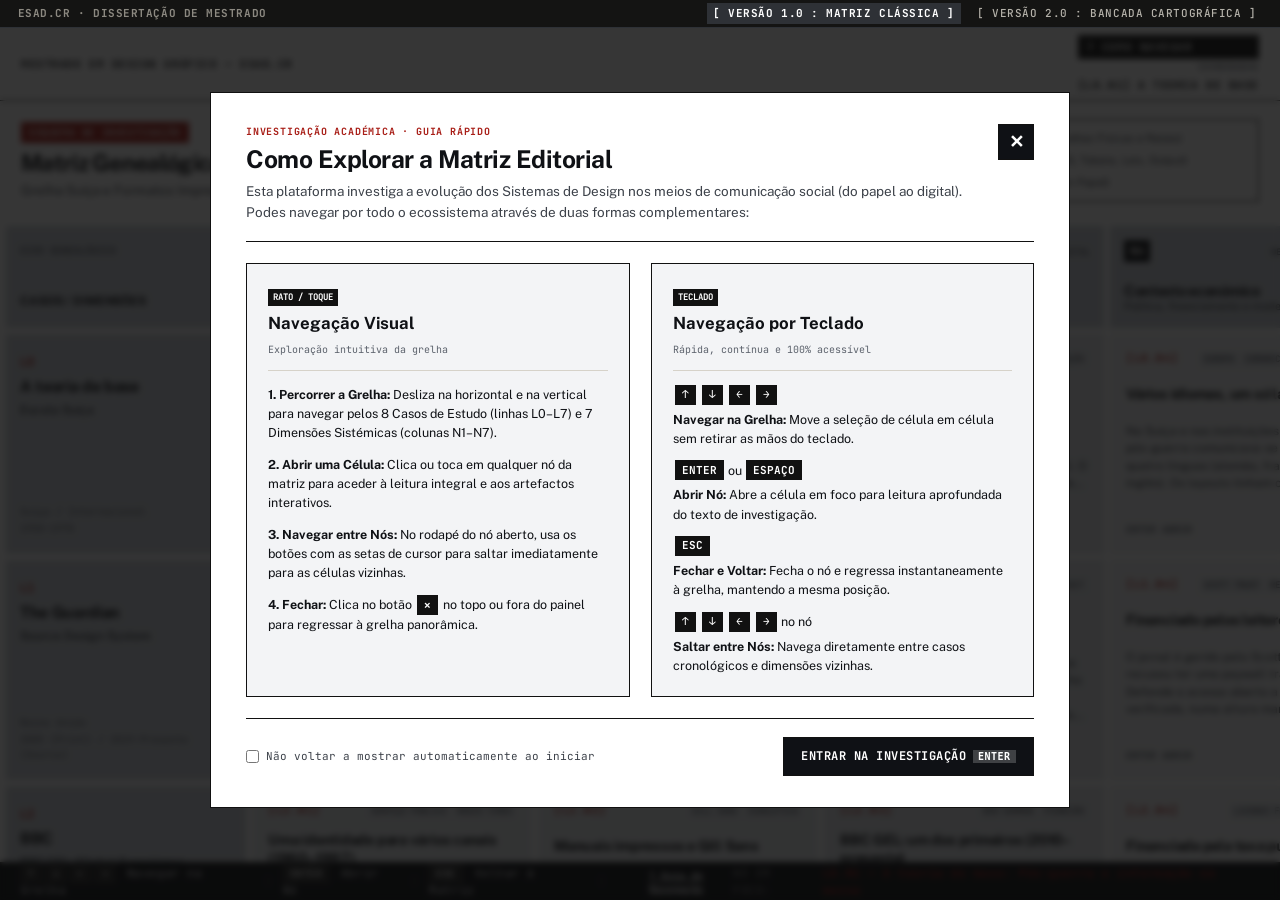
==== commit 751e492b: "update de conteúdo" ====
--- a/v1/index.html
+++ b/v1/index.html
@@ -18,7 +18,7 @@
   <nav class="version-switcher-bar" aria-label="Comutador Global de Versão">
     <div class="version-switcher-brand">ESAD.CR · DISSERTAÇÃO DE MESTRADO</div>
     <div class="version-switcher-nav">
-      <a href="/v1/" class="version-btn is-active" aria-current="page">[ VERSÃO 1.0 : MATRIZ CLÁSSICA ]</a>
+      <a href="/" class="version-btn is-active" aria-current="page">[ VERSÃO 1.0 : MATRIZ CLÁSSICA ]</a>
       <a href="/v2/" class="version-btn">[ VERSÃO 2.0 : BANCADA CARTOGRÁFICA ]</a>
     </div>
   </nav>
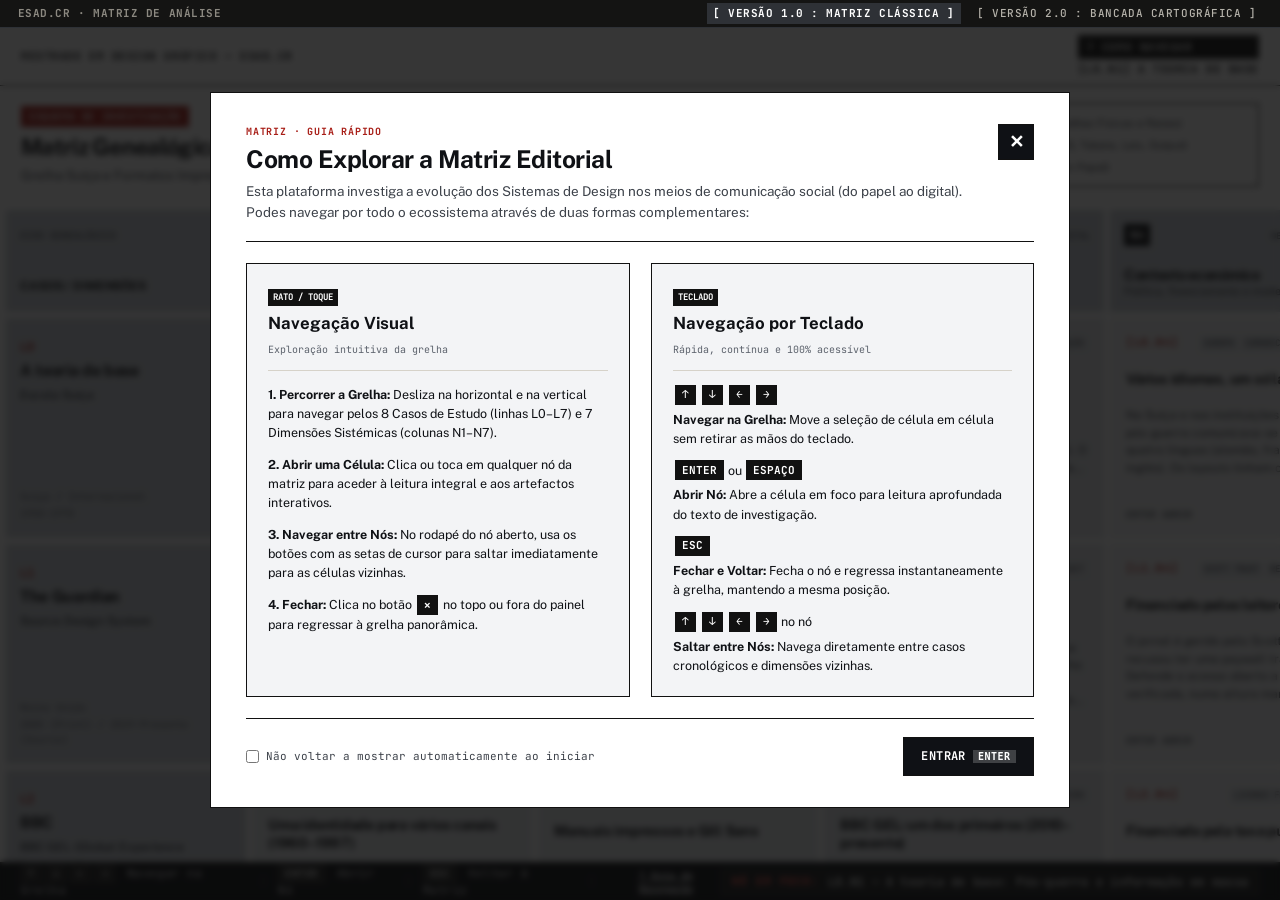
==== commit d26b6659: "fix(v2): resolver visibilidade da coluna sob coluna fixa, atualizar textos e caminhos para GitHub Pa" ====
--- a/v1/index.html
+++ b/v1/index.html
@@ -16,10 +16,10 @@
 
   <!-- Comutador Global de Versão (Version Switcher) -->
   <nav class="version-switcher-bar" aria-label="Comutador Global de Versão">
-    <div class="version-switcher-brand">ESAD.CR · DISSERTAÇÃO DE MESTRADO</div>
+    <div class="version-switcher-brand">ESAD.CR · Matriz de análise</div>
     <div class="version-switcher-nav">
-      <a href="/" class="version-btn is-active" aria-current="page">[ VERSÃO 1.0 : MATRIZ CLÁSSICA ]</a>
-      <a href="/v2/" class="version-btn">[ VERSÃO 2.0 : BANCADA CARTOGRÁFICA ]</a>
+      <a href="../" class="version-btn is-active" aria-current="page">[ VERSÃO 1.0 : MATRIZ CLÁSSICA ]</a>
+      <a href="../v2/" class="version-btn">[ VERSÃO 2.0 : BANCADA CARTOGRÁFICA ]</a>
     </div>
   </nav>
 
@@ -34,7 +34,6 @@
       </div>
       <div class="meta-block text-right">
         <button id="btnOpenGuide" class="swiss-btn-help" aria-haspopup="dialog" aria-label="Abrir Guia de Utilização (Rato e Teclado)">? COMO NAVEGAR</button>
-        <span class="meta-label">COORDENADAS</span>
         <span class="meta-val" id="active-coord-display">8 × 7 MATRIZ [L0–L7 : N1–N7]</span>
       </div>
     </div>
@@ -223,7 +222,7 @@
     <div class="guide-modal-panel">
       
       <header class="guide-modal-header">
-        <div class="guide-badge">INVESTIGAÇÃO ACADÉMICA · GUIA RÁPIDO</div>
+        <div class="guide-badge">MATRIZ · GUIA RÁPIDO</div>
         <h2 id="guideModalTitle" class="guide-title">Como Explorar a Matriz Editorial</h2>
         <p class="guide-intro">
           Esta plataforma investiga a evolução dos Sistemas de Design nos meios de comunicação social (do papel ao digital). Podes navegar por todo o ecossistema através de duas formas complementares:
@@ -291,7 +290,7 @@
           <span>Não voltar a mostrar automaticamente ao iniciar</span>
         </label>
         <button id="btnStartExploring" class="guide-btn-action">
-          ENTRAR NA INVESTIGAÇÃO <kbd class="kbd-inline">ENTER</kbd>
+          ENTRAR <kbd class="kbd-inline">ENTER</kbd>
         </button>
       </footer>
 
--- a/v1/style.css
+++ b/v1/style.css
@@ -2328,16 +2328,30 @@
 .status-focus-info {
   display: flex;
   align-items: center;
-  gap: 0.5rem;
+  gap: 0.65rem;
+  background-color: #1C1D1E;
+  border: 1px solid #383A3D;
+  padding: 3px 10px;
+  border-radius: 2px;
+  max-width: 65vw;
 }
 
 .focus-label {
-  color: #888888;
+  color: #FF5A52;
+  font-weight: 800;
+  font-size: 11px;
+  letter-spacing: 0.08em;
+  white-space: nowrap;
 }
 
 .focus-val {
-  color: var(--swiss-red);
-  font-weight: 700;
+  color: #FFFFFF;
+  font-weight: 600;
+  font-size: 12px;
+  letter-spacing: 0.02em;
+  white-space: nowrap;
+  overflow: hidden;
+  text-overflow: ellipsis;
 }
 
 /* ==========================================================================
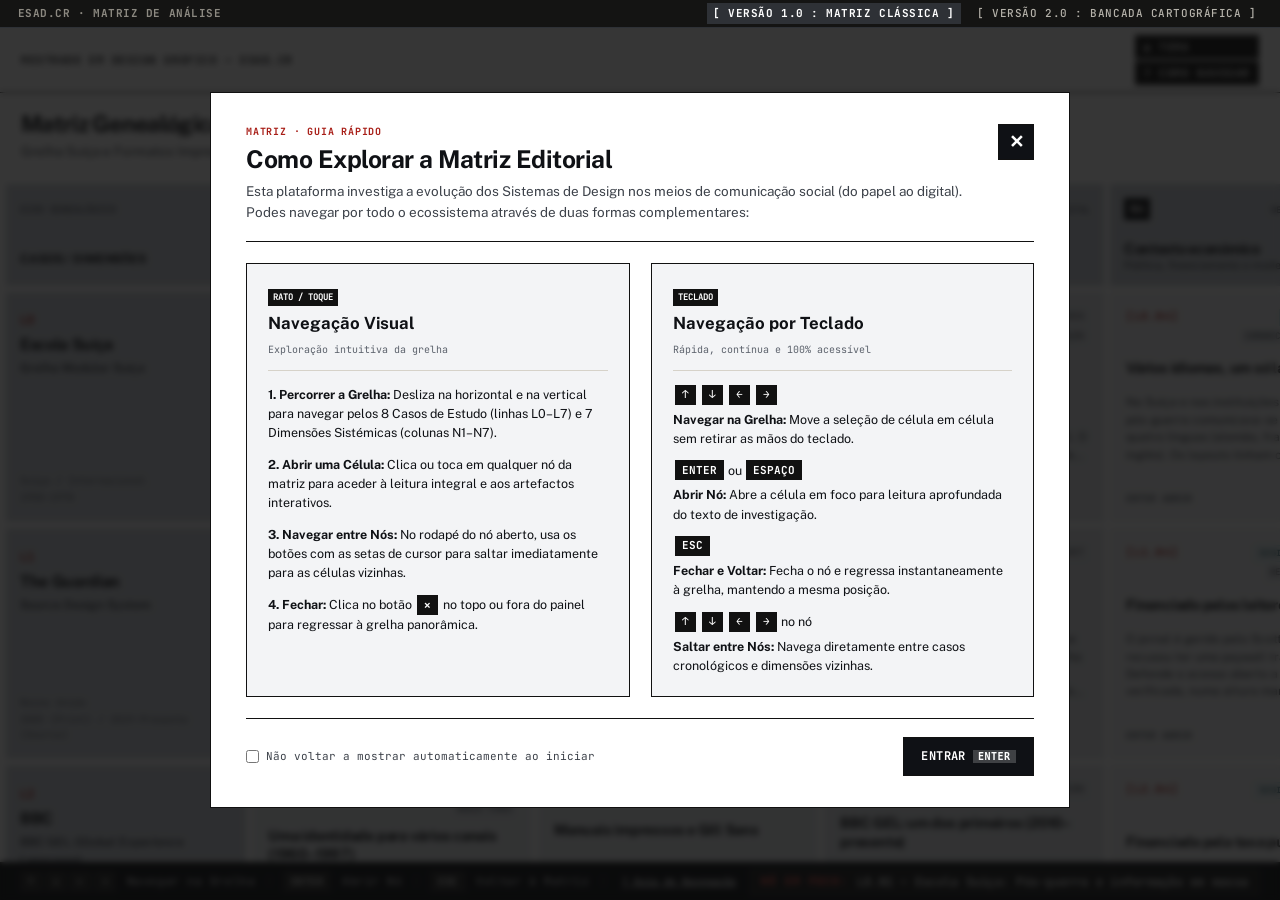
==== commit f3fb82e7: "feat: implementar dark mode na v1, corrigir temas e modais na v2, aviso mobile landscape e melhorias" ====
--- a/v1/index.html
+++ b/v1/index.html
@@ -14,6 +14,13 @@
 </head>
 <body class="canvas-base">
 
+  <div id="rotateOverlay">
+    <div class="rotate-box">
+      <span class="rotate-icon">↻</span>
+      <p class="rotate-text">Roda o dispositivo para o modo horizontal (landscape) para navegar na matriz.</p>
+    </div>
+  </div>
+
   <!-- Comutador Global de Versão (Version Switcher) -->
   <nav class="version-switcher-bar" aria-label="Comutador Global de Versão">
     <div class="version-switcher-brand">ESAD.CR · Matriz de análise</div>
@@ -33,32 +40,15 @@
         <span class="meta-val">MESTRADO EM DESIGN GRÁFICO — ESAD.CR</span>
       </div>
       <div class="meta-block text-right">
+        <button id="btnToggleTheme" class="swiss-btn-help" title="Alternar Modo Noturno">◐ TEMA</button>
         <button id="btnOpenGuide" class="swiss-btn-help" aria-haspopup="dialog" aria-label="Abrir Guia de Utilização (Rato e Teclado)">? COMO NAVEGAR</button>
-        <span class="meta-val" id="active-coord-display">8 × 7 MATRIZ [L0–L7 : N1–N7]</span>
       </div>
     </div>
 
     <div class="header-main-title">
       <div class="title-col">
-        <div class="badge-swiss">ESQUEMA DE INVESTIGAÇÃO</div>
         <h1 class="main-title">Matriz Genealógica &amp; Comparativa de Design Systems Editoriais</h1>
         <p class="main-subtitle">Grelha Suíça e Formatos Impressos &rarr; Engenharia de Tokens Multi-Marca + Diagnóstico Nacional</p>
-      </div>
-      <div class="header-legend-col">
-        <div class="legend-box">
-          <div class="legend-row">
-            <span class="legend-swatch swatch-predigital"></span>
-            <span class="legend-text"><strong>N1–N2:</strong> Fase Pré-Digital (Print, Grelhas Físicas e Raízes)</span>
-          </div>
-          <div class="legend-row">
-            <span class="legend-swatch swatch-digital"></span>
-            <span class="legend-text"><strong>N3–N7:</strong> Sistematização Digital (DS, Tokens, Leis, Output)</span>
-          </div>
-          <div class="legend-row">
-            <span class="legend-swatch swatch-born-digital"></span>
-            <span class="legend-text"><strong>L7:</strong> Nativo Digital (Pré-História sem Papel)</span>
-          </div>
-        </div>
       </div>
     </div>
 
--- a/v1/style.css
+++ b/v1/style.css
@@ -2947,3 +2947,256 @@
   padding: 1px 5px;
   font-size: 10px;
 }
+
+/* ==========================================================================
+   MODO ESCURO NA V1 (THEME-DARK)
+   ========================================================================== */
+body.theme-dark {
+  --canvas-bg: #0B0D0E;
+  --grid-gap-bg: #1A1D20;
+
+  --surface-cell: #16181B;
+  --surface-predigital: #1C1F24;
+  --surface-header: #21252B;
+  --surface-header-predigital: #282D35;
+  --surface-hover: #262B32;
+  --surface-selected: #1E232A;
+  --surface-active: #16181B;
+  --surface-paper-elevated: #242930;
+  
+  --ink-primary: #EAE8E3;
+  --ink-secondary: #B5B2AA;
+  --ink-muted: #8C8981;
+  --ink-inverted: #0F1115;
+  
+  --border-solid: #3E434A;
+  --swiss-red: #FF5A52;
+  --editorial-news: #FF5A52;
+}
+
+body.theme-dark .swiss-header {
+  background-color: #16181B;
+  border-bottom-color: #3E434A;
+}
+
+body.theme-dark .matrix-cell {
+  background-color: var(--surface-cell);
+  color: var(--ink-primary);
+}
+
+body.theme-dark .matrix-cell.cell-predigital {
+  background-color: var(--surface-predigital);
+}
+
+body.theme-dark .matrix-cell.is-selected {
+  background-color: var(--surface-selected);
+  box-shadow: inset 4px 0 0 var(--swiss-red);
+}
+
+body.theme-dark .matrix-cell:hover,
+body.theme-dark .matrix-cell:focus-visible {
+  background-color: var(--surface-hover);
+}
+
+body.theme-dark .matrix-col-header,
+body.theme-dark .matrix-row-header,
+body.theme-dark .matrix-corner-cell {
+  background-color: var(--surface-header);
+  color: var(--ink-primary);
+}
+
+body.theme-dark .matrix-col-header.header-predigital {
+  background-color: var(--surface-header-predigital);
+}
+
+body.theme-dark .detail-panel {
+  background-color: #16181B;
+  color: var(--ink-primary);
+}
+
+body.theme-dark .detail-top-bar,
+body.theme-dark .detail-nav-footer {
+  background-color: #1F2329;
+  border-color: #3E434A;
+}
+
+body.theme-dark .swiss-btn-help {
+  background-color: #242930;
+  color: #EAE8E3;
+  border-color: #3E434A;
+}
+
+body.theme-dark .swiss-btn-help:hover {
+  background-color: #3E434A;
+  color: #FFFFFF;
+}
+
+body.theme-dark .guide-modal-panel {
+  background-color: #16181B;
+  color: var(--ink-primary);
+  border-color: #3E434A;
+}
+
+body.theme-dark .guide-modal-header,
+body.theme-dark .guide-modal-footer,
+body.theme-dark .guide-method-card {
+  background-color: #1F2329;
+  border-color: #3E434A;
+}
+
+body.theme-dark .key-arrow-btn {
+  background-color: #1C1F24;
+  border-color: #3E434A;
+  color: var(--ink-primary);
+}
+
+body.theme-dark .key-arrow-btn .key-cap {
+  background-color: #282D35;
+  border-color: #3E434A;
+}
+
+/* ==========================================================================
+   BADGES DE FASE DENTRO DAS CÉLULAS (N1-N2 vs N3-N7)
+   ========================================================================== */
+.node-phase-badge {
+  font-family: var(--font-mono);
+  font-size: 8.5px;
+  font-weight: 700;
+  letter-spacing: 0.05em;
+  padding: 1px 5px;
+  border-radius: 2px;
+  text-transform: uppercase;
+  display: inline-block;
+  margin-right: 4px;
+}
+
+.phase-badge-predigital {
+  background-color: #E2E6EA;
+  color: #333A42;
+  border: 1px solid #CBD3DC;
+}
+
+.phase-badge-digital {
+  background-color: #EBF3F5;
+  color: #0E4F5E;
+  border: 1px solid #BCE0E7;
+}
+
+.phase-badge-borndigital {
+  background-color: #FDF2E9;
+  color: #8F4700;
+  border: 1px solid #F5CBA7;
+}
+
+body.theme-dark .phase-badge-predigital {
+  background-color: #242930;
+  color: #B5B2AA;
+  border-color: #3E434A;
+}
+
+body.theme-dark .phase-badge-digital {
+  background-color: #162B33;
+  color: #5BC0BE;
+  border-color: #1F424E;
+}
+
+body.theme-dark .phase-badge-borndigital {
+  background-color: #332211;
+  color: #F5A623;
+  border-color: #4D3319;
+}
+
+/* ==========================================================================
+   AVISO "RODA O ECRÃ" — Mobile Portrait Only
+   ========================================================================== */
+#rotateOverlay {
+  display: none;
+  position: fixed;
+  inset: 0;
+  z-index: 99999;
+  background: rgba(15, 17, 21, 0.96);
+  color: #FFFFFF;
+  align-items: center;
+  justify-content: center;
+  text-align: center;
+  padding: 2rem;
+  backdrop-filter: blur(4px);
+}
+
+.rotate-box {
+  background: #1C1E22;
+  border: 1px solid #383A3F;
+  border-top: 3px solid var(--swiss-red);
+  padding: 1.75rem 1.5rem;
+  max-width: 340px;
+  display: flex;
+  flex-direction: column;
+  align-items: center;
+  gap: 0.85rem;
+}
+
+.rotate-icon {
+  font-size: 2.2rem;
+  color: var(--swiss-red);
+  animation: rotateHint 2.5s ease-in-out infinite;
+}
+
+@keyframes rotateHint {
+  0%, 100% { transform: rotate(0deg); }
+  50% { transform: rotate(90deg); }
+}
+
+.rotate-text {
+  font-family: var(--font-mono);
+  font-size: 12px;
+  line-height: 1.5;
+  color: #EAE8E3;
+}
+
+@media (max-width: 900px) and (orientation: portrait) {
+  #rotateOverlay {
+    display: flex;
+  }
+}
+
+/* ==========================================================================
+   HEADER COMPACTO EM MOBILE LANDSCAPE
+   ========================================================================== */
+@media (max-width: 900px) and (orientation: landscape) {
+  .version-switcher-bar {
+    height: 20px;
+    font-size: 9px;
+  }
+
+  .swiss-header {
+    padding: 4px 12px;
+  }
+
+  .header-top-meta {
+    margin-bottom: 2px;
+  }
+
+  .main-title {
+    font-size: 1rem;
+    line-height: 1.15;
+  }
+
+  .main-subtitle {
+    display: none;
+  }
+
+  .swiss-btn-help {
+    padding: 2px 6px;
+    font-size: 9.5px;
+  }
+}
+
+/* ==========================================================================
+   SETAS HORIZONTAIS COM MAIS VISIBILIDADE
+   ========================================================================== */
+.key-left .key-cap,
+.key-right .key-cap {
+  font-size: 16px !important;
+  font-weight: 800 !important;
+  transform: scaleY(1.15);
+}
